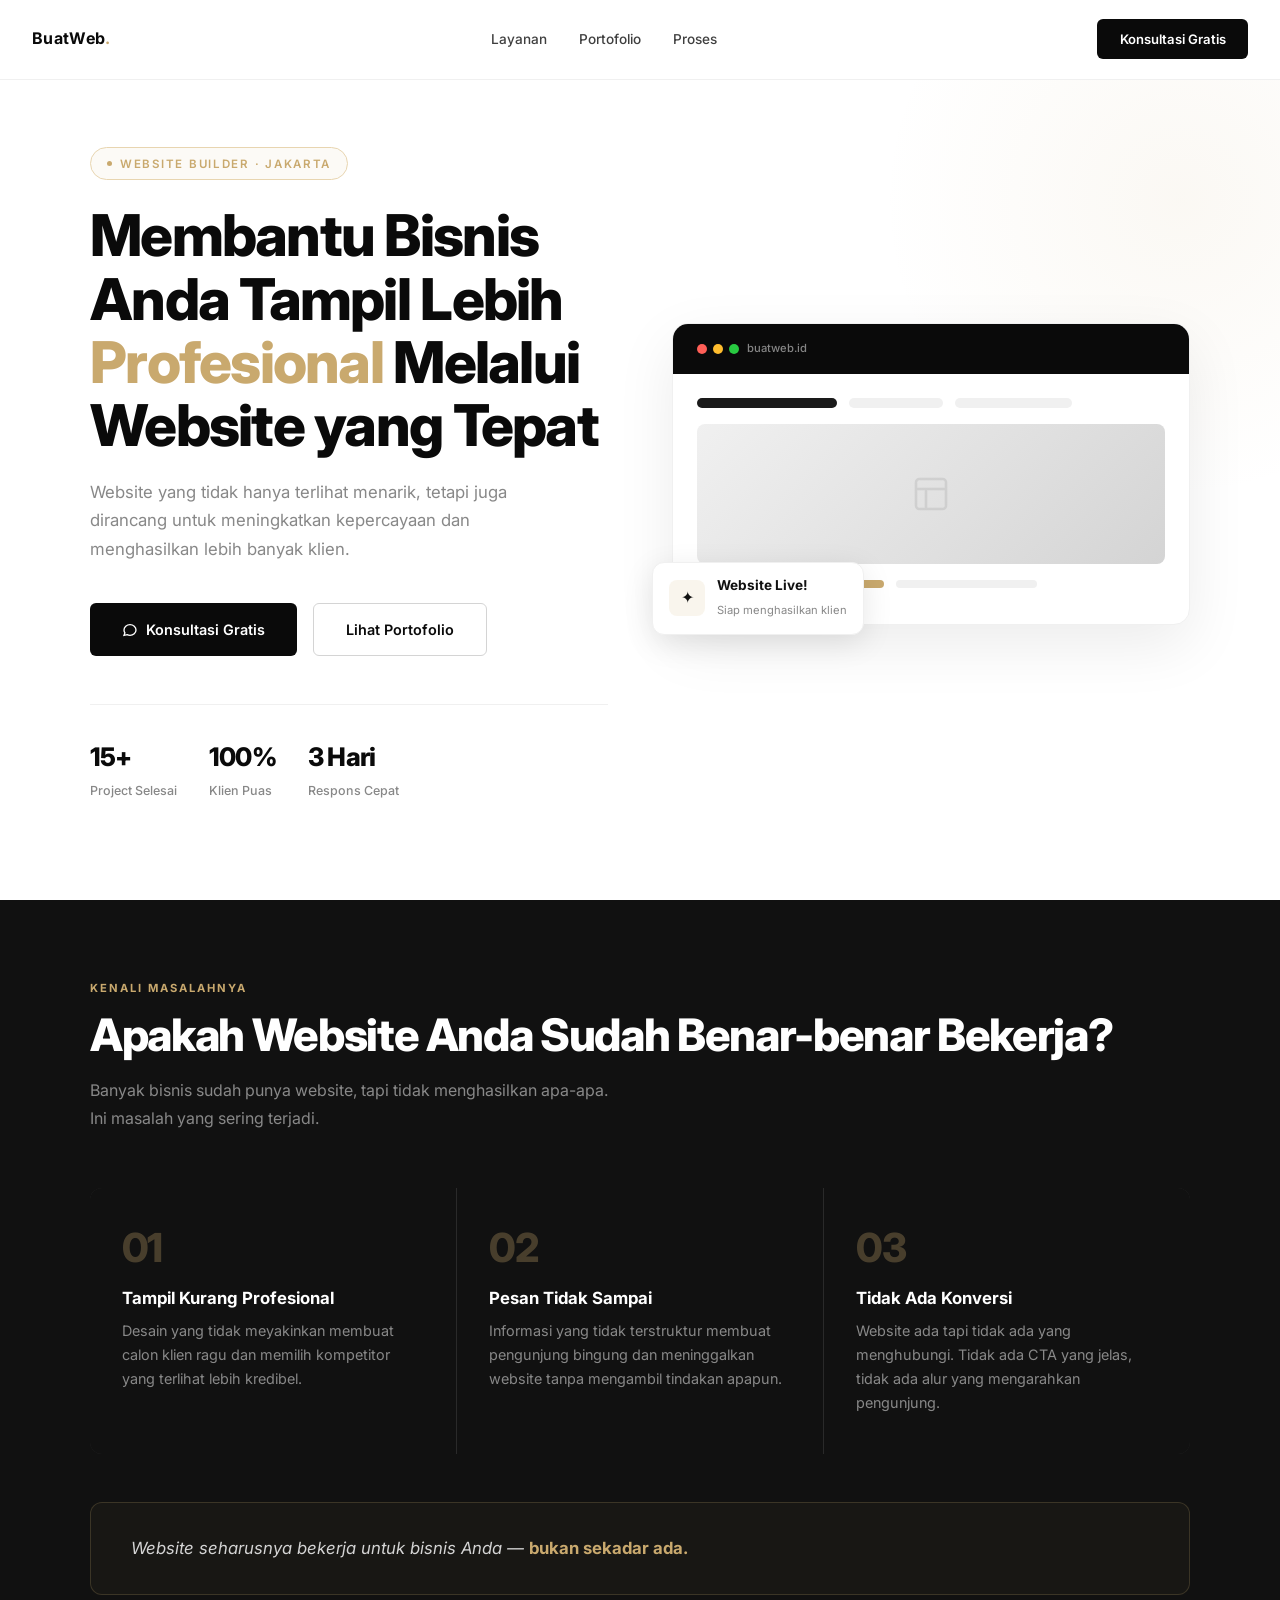
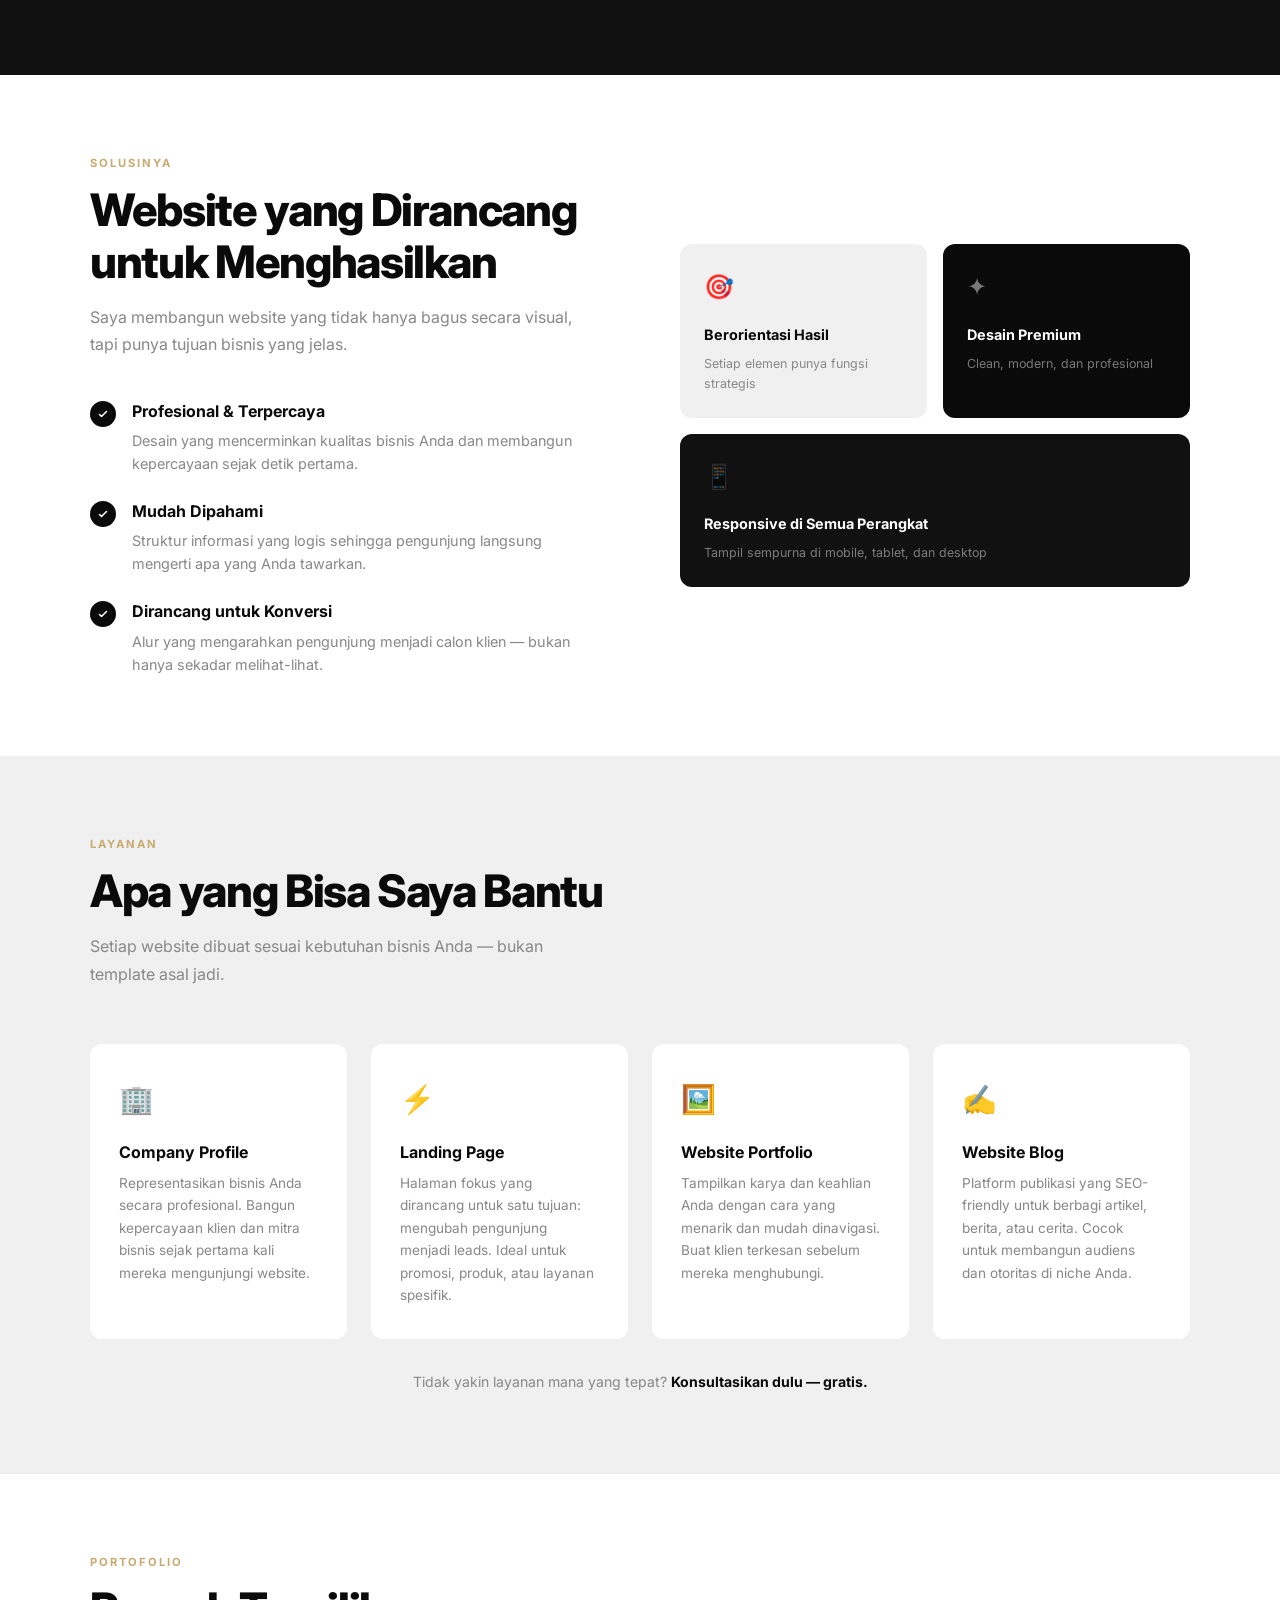
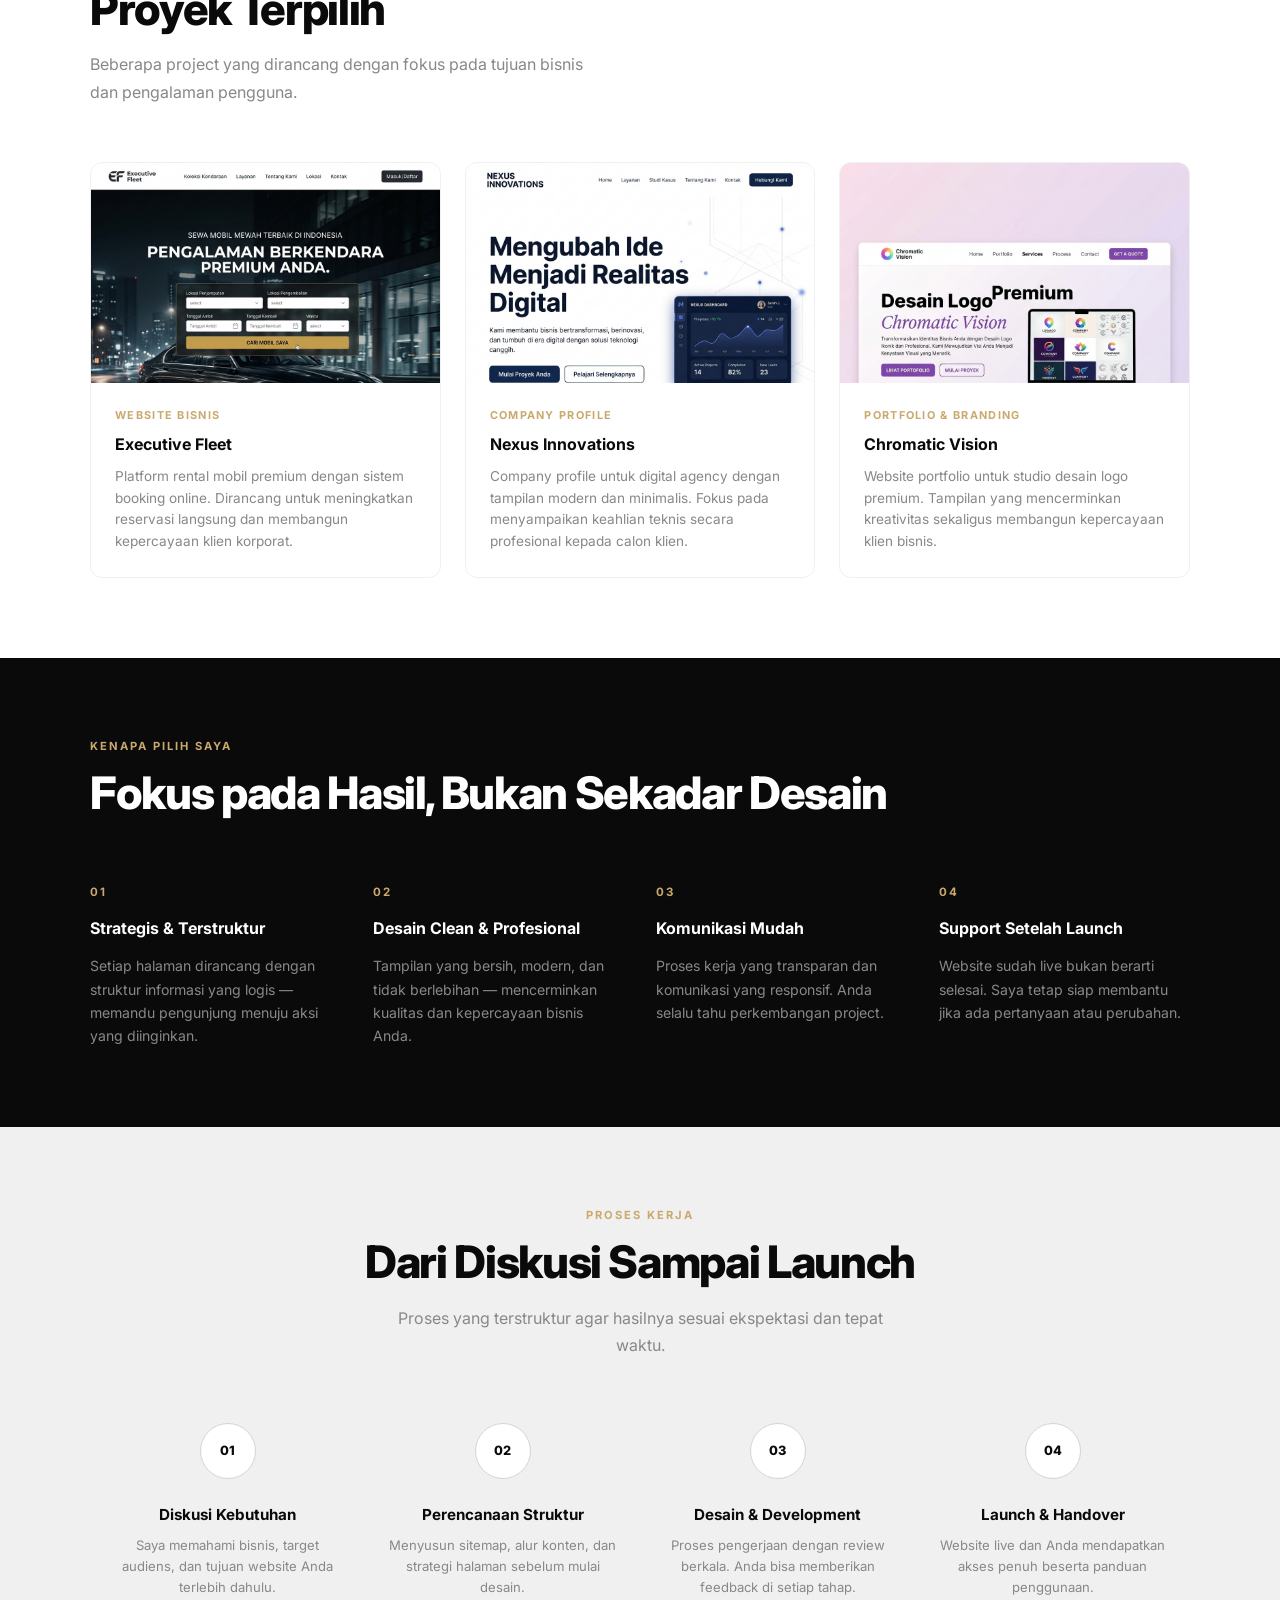
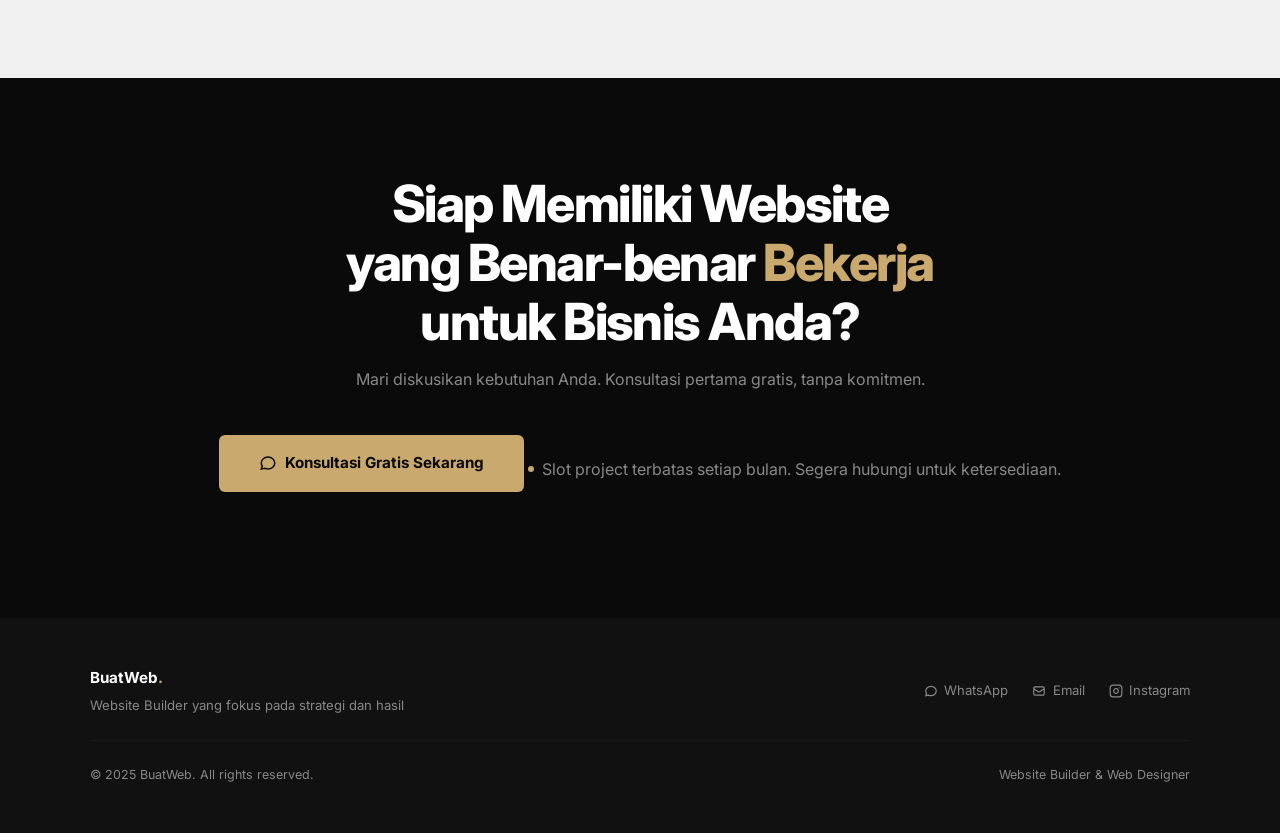
==== index.html @ 59f55b2a "upload pertamaaa" ====
<!DOCTYPE html>
<html lang="id">
<head>
<meta charset="UTF-8"/>
<meta name="viewport" content="width=device-width,initial-scale=1.0"/>
<title>BuatWeb. — Website Builder Profesional</title>
<meta name="description" content="Jasa pembuatan website profesional untuk bisnis Anda. Company profile, landing page, portfolio. BuatWeb. — Website Builder."/>
<link rel="preconnect" href="https://fonts.googleapis.com"/>
<link rel="preconnect" href="https://fonts.gstatic.com" crossorigin/>
<link href="https://fonts.googleapis.com/css2?family=Inter:wght@300;400;500;600;700;800&display=swap" rel="stylesheet"/>
<link rel="stylesheet" href="style.css"/>
</head>
<body>

<!-- MOBILE MENU -->
<div class="mobile-menu" id="mobileMenu">
  <button class="mobile-close" onclick="closeMobile()" aria-label="Tutup menu">✕</button>
  <a href="#layanan" onclick="closeMobile()">Layanan</a>
  <a href="#portofolio" onclick="closeMobile()">Portofolio</a>
  <a href="#proses" onclick="closeMobile()">Proses</a>
  <a href="#kontak" onclick="closeMobile()">Kontak</a>
  <a href="https://wa.me/62895397265635?text=Halo%20Tim%20BuatWeb,%20saya%20ingin%20konsultasi%20gratis" target="_blank" class="btn-primary">Konsultasi Gratis</a>
</div>

<!-- NAV -->
<nav id="navbar">
  <a href="#" class="nav-logo">BuatWeb<span>.</span></a>
  <ul class="nav-links">
    <li><a href="#layanan">Layanan</a></li>
    <li><a href="#portofolio">Portofolio</a></li>
    <li><a href="#proses">Proses</a></li>

  </ul>
  <a href="https://wa.me/62895397265635?text=Halo%20Tim%20BuatWeb,%20saya%20ingin%20konsultasi%20gratis" target="_blank" class="nav-cta">Konsultasi Gratis</a>
  <div class="nav-toggle" id="navToggle" onclick="openMobile()" aria-label="Buka menu">
    <span></span><span></span><span></span>
  </div>
</nav>

<!-- HERO -->
<section class="hero" id="hero">
  <div class="hero-inner">
    <div class="hero-content">
      <div class="hero-tag">Website Builder · Jakarta</div>
      <h1>Membantu Bisnis Anda Tampil Lebih <em>Profesional</em> Melalui Website yang Tepat</h1>
      <p class="hero-sub">Website yang tidak hanya terlihat menarik, tetapi juga dirancang untuk meningkatkan kepercayaan dan menghasilkan lebih banyak klien.</p>
      <div class="hero-actions">
        <a href="https://wa.me/62895397265635?text=Halo%20Tim%20BuatWeb,%20saya%20ingin%20konsultasi%20gratis" target="_blank" class="btn-primary">
          <svg width="16" height="16" fill="none" viewBox="0 0 24 24" stroke="currentColor" stroke-width="2"><path d="M8 12h.01M12 12h.01M16 12h.01M21 12c0 4.418-4.03 8-9 8a9.863 9.863 0 01-4.255-.949L3 20l1.395-3.72C3.512 15.042 3 13.574 3 12c0-4.418 4.03-8 9-8s9 3.582 9 8z"/></svg>
          Konsultasi Gratis
        </a>
        <a href="#portofolio" class="btn-outline">Lihat Portofolio</a>
      </div>
      <div class="hero-stats">
        <div class="hero-stat"><strong>15+</strong><span>Project Selesai</span></div>
        <div class="hero-stat"><strong>100%</strong><span>Klien Puas</span></div>
        <div class="hero-stat"><strong>3 Hari</strong><span>Respons Cepat</span></div>
      </div>
    </div>
    <div class="hero-visual">
      <div class="hero-card">
        <div class="hero-card-header">
          <div class="dot-row"><i></i><i></i><i></i></div>
          <span>buatweb.id</span>
        </div>
        <div class="hero-card-body">
          <div class="preview-row">
            <div class="preview-block dark" style="width:30%;"></div>
            <div class="preview-block" style="width:20%;"></div>
            <div class="preview-block" style="width:25%;"></div>
          </div>
          <div class="preview-img">
            <svg width="40" height="40" fill="none" viewBox="0 0 24 24" stroke="#888" stroke-width="1.5"><rect x="3" y="3" width="18" height="18" rx="2"/><path d="M3 9h18M9 21V9"/></svg>
          </div>
          <div class="preview-row">
            <div class="preview-block accent" style="width:40%;height:8px;"></div>
            <div class="preview-block" style="width:30%;height:8px;"></div>
          </div>
        </div>
      </div>
      <div class="hero-badge-float">
        <div class="icon">✦</div>
        <div><strong>Website Live!</strong><small>Siap menghasilkan klien</small></div>
      </div>
    </div>
  </div>
</section>

<!-- PROBLEM -->
<section class="problem" id="masalah">
  <div class="container">
    <span class="section-eyebrow">Kenali Masalahnya</span>
    <h2 class="section-title">Apakah Website Anda Sudah Benar-benar Bekerja?</h2>
    <p class="section-sub">Banyak bisnis sudah punya website, tapi tidak menghasilkan apa-apa. Ini masalah yang sering terjadi.</p>
    <div class="problem-grid">
      <div class="problem-item fade-up">
        <div class="problem-num">01</div>
        <h3>Tampil Kurang Profesional</h3>
        <p>Desain yang tidak meyakinkan membuat calon klien ragu dan memilih kompetitor yang terlihat lebih kredibel.</p>
      </div>
      <div class="problem-item fade-up">
        <div class="problem-num">02</div>
        <h3>Pesan Tidak Sampai</h3>
        <p>Informasi yang tidak terstruktur membuat pengunjung bingung dan meninggalkan website tanpa mengambil tindakan apapun.</p>
      </div>
      <div class="problem-item fade-up">
        <div class="problem-num">03</div>
        <h3>Tidak Ada Konversi</h3>
        <p>Website ada tapi tidak ada yang menghubungi. Tidak ada CTA yang jelas, tidak ada alur yang mengarahkan pengunjung.</p>
      </div>
    </div>
    <div class="problem-closing">
      <p>Website seharusnya bekerja untuk bisnis Anda — <strong>bukan sekadar ada.</strong></p>
    </div>
  </div>
</section>

<!-- SOLUTION -->
<section class="solution" id="solusi">
  <div class="container">
    <div class="solution-inner">
      <div>
        <span class="section-eyebrow">Solusinya</span>
        <h2 class="section-title">Website yang Dirancang untuk Menghasilkan</h2>
        <p class="section-sub">Saya membangun website yang tidak hanya bagus secara visual, tapi punya tujuan bisnis yang jelas.</p>
        <div class="solution-list">
          <div class="solution-item fade-up">
            <div class="solution-check"><svg width="12" height="12" fill="none" viewBox="0 0 24 24" stroke="currentColor" stroke-width="3"><path stroke-linecap="round" stroke-linejoin="round" d="M5 13l4 4L19 7"/></svg></div>
            <div><strong>Profesional &amp; Terpercaya</strong><p>Desain yang mencerminkan kualitas bisnis Anda dan membangun kepercayaan sejak detik pertama.</p></div>
          </div>
          <div class="solution-item fade-up">
            <div class="solution-check"><svg width="12" height="12" fill="none" viewBox="0 0 24 24" stroke="currentColor" stroke-width="3"><path stroke-linecap="round" stroke-linejoin="round" d="M5 13l4 4L19 7"/></svg></div>
            <div><strong>Mudah Dipahami</strong><p>Struktur informasi yang logis sehingga pengunjung langsung mengerti apa yang Anda tawarkan.</p></div>
          </div>
          <div class="solution-item fade-up">
            <div class="solution-check"><svg width="12" height="12" fill="none" viewBox="0 0 24 24" stroke="currentColor" stroke-width="3"><path stroke-linecap="round" stroke-linejoin="round" d="M5 13l4 4L19 7"/></svg></div>
            <div><strong>Dirancang untuk Konversi</strong><p>Alur yang mengarahkan pengunjung menjadi calon klien — bukan hanya sekadar melihat-lihat.</p></div>
          </div>
        </div>
      </div>
      <div class="solution-visual">
        <div class="sol-card">
          <span class="icon">🎯</span>
          <strong>Berorientasi Hasil</strong>
          <span>Setiap elemen punya fungsi strategis</span>
        </div>
        <div class="sol-card dark">
          <span class="icon">✦</span>
          <strong>Desain Premium</strong>
          <span>Clean, modern, dan profesional</span>
        </div>
        <div class="sol-card span2 dark" style="background:#111;grid-column:span 2;">
          <span class="icon">📱</span>
          <strong>Responsive di Semua Perangkat</strong>
          <span>Tampil sempurna di mobile, tablet, dan desktop</span>
        </div>
      </div>
    </div>
  </div>
</section>

<!-- SERVICES -->
<section class="services" id="layanan">
  <div class="container">
    <span class="section-eyebrow">Layanan</span>
    <h2 class="section-title">Apa yang Bisa Saya Bantu</h2>
    <p class="section-sub">Setiap website dibuat sesuai kebutuhan bisnis Anda — bukan template asal jadi.</p>
    <div class="services-grid">
      <div class="service-card fade-up">
        <span class="service-icon">🏢</span>
        <h3>Company Profile</h3>
        <p>Representasikan bisnis Anda secara profesional. Bangun kepercayaan klien dan mitra bisnis sejak pertama kali mereka mengunjungi website.</p>
      </div>
      <div class="service-card fade-up">
        <span class="service-icon">⚡</span>
        <h3>Landing Page</h3>
        <p>Halaman fokus yang dirancang untuk satu tujuan: mengubah pengunjung menjadi leads. Ideal untuk promosi, produk, atau layanan spesifik.</p>
      </div>
      <div class="service-card fade-up">
        <span class="service-icon">🖼️</span>
        <h3>Website Portfolio</h3>
        <p>Tampilkan karya dan keahlian Anda dengan cara yang menarik dan mudah dinavigasi. Buat klien terkesan sebelum mereka menghubungi.</p>
      </div>
      <div class="service-card fade-up">
        <span class="service-icon">✍️</span>
        <h3>Website Blog</h3>
        <p>Platform publikasi yang SEO-friendly untuk berbagi artikel, berita, atau cerita. Cocok untuk membangun audiens dan otoritas di niche Anda.</p>
      </div>
    </div>
    <p class="services-note">Tidak yakin layanan mana yang tepat? <strong>Konsultasikan dulu — gratis.</strong></p>
  </div>
</section>

<!-- PORTFOLIO -->
<section class="portfolio" id="portofolio">
  <div class="container">
    <span class="section-eyebrow">Portofolio</span>
    <h2 class="section-title">Proyek Terpilih</h2>
    <p class="section-sub">Beberapa project yang dirancang dengan fokus pada tujuan bisnis dan pengalaman pengguna.</p>
    <div class="portfolio-grid">
      <div class="portfolio-card fade-up">
        <div class="portfolio-thumb">
          <img src="p1.png" alt="Executive Fleet — Website Rental Mobil Mewah" loading="lazy"/>
          <div class="portfolio-thumb-overlay">
            <a href="https://wa.me/62895397265635?text=Halo%20Tim%20BuatWeb,%20saya%20ingin%20melihat%20detail%20project%20Executive%20Fleet" target="_blank">Lihat Detail</a>
          </div>
        </div>
        <div class="portfolio-info">
          <span class="portfolio-tag">Website Bisnis</span>
          <h3>Executive Fleet</h3>
          <p>Platform rental mobil premium dengan sistem booking online. Dirancang untuk meningkatkan reservasi langsung dan membangun kepercayaan klien korporat.</p>
        </div>
      </div>
      <div class="portfolio-card fade-up">
        <div class="portfolio-thumb">
          <img src="p2.png" alt="Nexus Innovations — Company Profile Digital Agency" loading="lazy"/>
          <div class="portfolio-thumb-overlay">
            <a href="https://wa.me/62895397265635?text=Halo%20Tim%20BuatWeb,%20saya%20ingin%20melihat%20detail%20project%20Nexus%20Innovations" target="_blank">Lihat Detail</a>
          </div>
        </div>
        <div class="portfolio-info">
          <span class="portfolio-tag">Company Profile</span>
          <h3>Nexus Innovations</h3>
          <p>Company profile untuk digital agency dengan tampilan modern dan minimalis. Fokus pada menyampaikan keahlian teknis secara profesional kepada calon klien.</p>
        </div>
      </div>
      <div class="portfolio-card fade-up">
        <div class="portfolio-thumb">
          <img src="p3.png" alt="Chromatic Vision — Studio Desain Kreatif" loading="lazy"/>
          <div class="portfolio-thumb-overlay">
            <a href="https://wa.me/62895397265635?text=Halo%20Tim%20BuatWeb,%20saya%20ingin%20melihat%20detail%20project%20Chromatic%20Vision" target="_blank">Lihat Detail</a>
          </div>
        </div>
        <div class="portfolio-info">
          <span class="portfolio-tag">Portfolio &amp; Branding</span>
          <h3>Chromatic Vision</h3>
          <p>Website portfolio untuk studio desain logo premium. Tampilan yang mencerminkan kreativitas sekaligus membangun kepercayaan klien bisnis.</p>
        </div>
      </div>
    </div>
  </div>
</section>

<!-- VALUE -->
<section class="value" id="keunggulan">
  <div class="container">
    <span class="section-eyebrow">Kenapa Pilih Saya</span>
    <h2 class="section-title">Fokus pada Hasil, Bukan Sekadar Desain</h2>
    <div class="value-grid">
      <div class="value-item fade-up">
        <span class="value-item-num">01</span>
        <h3>Strategis &amp; Terstruktur</h3>
        <p>Setiap halaman dirancang dengan struktur informasi yang logis — memandu pengunjung menuju aksi yang diinginkan.</p>
      </div>
      <div class="value-item fade-up">
        <span class="value-item-num">02</span>
        <h3>Desain Clean &amp; Profesional</h3>
        <p>Tampilan yang bersih, modern, dan tidak berlebihan — mencerminkan kualitas dan kepercayaan bisnis Anda.</p>
      </div>
      <div class="value-item fade-up">
        <span class="value-item-num">03</span>
        <h3>Komunikasi Mudah</h3>
        <p>Proses kerja yang transparan dan komunikasi yang responsif. Anda selalu tahu perkembangan project.</p>
      </div>
      <div class="value-item fade-up">
        <span class="value-item-num">04</span>
        <h3>Support Setelah Launch</h3>
        <p>Website sudah live bukan berarti selesai. Saya tetap siap membantu jika ada pertanyaan atau perubahan.</p>
      </div>
    </div>
  </div>
</section>

<!-- PROCESS -->
<section class="process" id="proses">
  <div class="container">
    <div style="text-align:center;margin-bottom:1rem;">
      <span class="section-eyebrow">Proses Kerja</span>
      <h2 class="section-title">Dari Diskusi Sampai Launch</h2>
      <p class="section-sub" style="margin:0 auto;">Proses yang terstruktur agar hasilnya sesuai ekspektasi dan tepat waktu.</p>
    </div>
    <div class="process-steps">
      <div class="process-step fade-up">
        <div class="step-circle">01</div>
        <h3>Diskusi Kebutuhan</h3>
        <p>Saya memahami bisnis, target audiens, dan tujuan website Anda terlebih dahulu.</p>
      </div>
      <div class="process-step fade-up">
        <div class="step-circle">02</div>
        <h3>Perencanaan Struktur</h3>
        <p>Menyusun sitemap, alur konten, dan strategi halaman sebelum mulai desain.</p>
      </div>
      <div class="process-step fade-up">
        <div class="step-circle">03</div>
        <h3>Desain &amp; Development</h3>
        <p>Proses pengerjaan dengan review berkala. Anda bisa memberikan feedback di setiap tahap.</p>
      </div>
      <div class="process-step fade-up">
        <div class="step-circle">04</div>
        <h3>Launch &amp; Handover</h3>
        <p>Website live dan Anda mendapatkan akses penuh beserta panduan penggunaan.</p>
      </div>
    </div>
  </div>
</section>



<!-- CTA -->
<section class="cta-section" id="kontak">
  <h2>Siap Memiliki Website yang Benar-benar <em>Bekerja</em> untuk Bisnis Anda?</h2>
  <p>Mari diskusikan kebutuhan Anda. Konsultasi pertama gratis, tanpa komitmen.</p>
  <a href="https://wa.me/62895397265635?text=Halo%20Tim%20BuatWeb,%20saya%20ingin%20konsultasi%20gratis%20untuk%20pembuatan%20website" target="_blank" class="btn-accent">
    <svg width="18" height="18" fill="none" viewBox="0 0 24 24" stroke="currentColor" stroke-width="2"><path d="M8 12h.01M12 12h.01M16 12h.01M21 12c0 4.418-4.03 8-9 8a9.863 9.863 0 01-4.255-.949L3 20l1.395-3.72C3.512 15.042 3 13.574 3 12c0-4.418 4.03-8 9-8s9 3.582 9 8z"/></svg>
    Konsultasi Gratis Sekarang
  </a>
  <p class="cta-urgency">Slot project terbatas setiap bulan. Segera hubungi untuk ketersediaan.</p>
</section>

<!-- FOOTER -->
<footer>
  <div class="footer-inner">
    <div class="footer-brand">
      <div class="footer-logo">BuatWeb<span>.</span></div>
      <p>Website Builder yang fokus pada strategi dan hasil</p>
    </div>
    <div class="footer-contacts">
      <a href="https://wa.me/62895397265635" target="_blank">
        <svg width="14" height="14" fill="none" viewBox="0 0 24 24" stroke="currentColor" stroke-width="2"><path d="M8 12h.01M12 12h.01M16 12h.01M21 12c0 4.418-4.03 8-9 8a9.863 9.863 0 01-4.255-.949L3 20l1.395-3.72C3.512 15.042 3 13.574 3 12c0-4.418 4.03-8 9-8s9 3.582 9 8z"/></svg>
        WhatsApp
      </a>
      <a href="mailto:hello@buatweb.com">
        <svg width="14" height="14" fill="none" viewBox="0 0 24 24" stroke="currentColor" stroke-width="2"><path d="M3 8l7.89 5.26a2 2 0 002.22 0L21 8M5 19h14a2 2 0 002-2V7a2 2 0 00-2-2H5a2 2 0 00-2 2v10a2 2 0 002 2z"/></svg>
        Email
      </a>
      <a href="https://instagram.com/buatweb" target="_blank">
        <svg width="14" height="14" fill="none" viewBox="0 0 24 24" stroke="currentColor" stroke-width="2"><rect x="2" y="2" width="20" height="20" rx="5"/><path d="M16 11.37A4 4 0 1112.63 8 4 4 0 0116 11.37z"/><circle cx="17.5" cy="6.5" r="1" fill="currentColor" stroke="none"/></svg>
        Instagram
      </a>
    </div>
  </div>
  <div class="footer-bottom">
    <p>© 2025 BuatWeb. All rights reserved.</p>
    <p>Website Builder &amp; Web Designer</p>
  </div>
</footer>

<script>
  // Navbar scroll effect
  const navbar = document.getElementById('navbar');
  window.addEventListener('scroll', () => {
    navbar.classList.toggle('scrolled', window.scrollY > 20);
  });

  // Mobile menu
  function openMobile() { document.getElementById('mobileMenu').classList.add('open'); }
  function closeMobile() { document.getElementById('mobileMenu').classList.remove('open'); }

  // Fade-up on scroll
  const observer = new IntersectionObserver((entries) => {
    entries.forEach(e => { if (e.isIntersecting) { e.target.classList.add('visible'); } });
  }, { threshold: 0.12 });
  document.querySelectorAll('.fade-up').forEach(el => observer.observe(el));
</script>
</body>
</html>
---- style.css ----
/* ============================================
   MIQDAD ABDUSSALAM — WEBSITE BUILDER
   Design System: Modern, Clean, Minimal
============================================ */

@import url('https://fonts.googleapis.com/css2?family=Inter:wght@300;400;500;600;700&family=Playfair+Display:wght@700;800&display=swap');

:root {
  --black: #0a0a0a;
  --gray-900: #111111;
  --gray-800: #1a1a1a;
  --gray-700: #2a2a2a;
  --gray-600: #3f3f3f;
  --gray-400: #888888;
  --gray-200: #d4d4d4;
  --gray-100: #f0f0f0;
  --white: #ffffff;
  --accent: #c9a96e;
  --accent-light: #e8d5b0;
}

*, *::before, *::after { box-sizing: border-box; margin: 0; padding: 0; }
html { scroll-behavior: smooth; }
body {
  font-family: 'Inter', sans-serif;
  background: var(--white);
  color: var(--gray-900);
  line-height: 1.6;
  -webkit-font-smoothing: antialiased;
  overflow-x: hidden;
}

/* ---- NAV ---- */
nav {
  position: fixed; top: 0; left: 0; right: 0; z-index: 100;
  display: flex; align-items: center; justify-content: space-between;
  padding: 1.2rem 2rem;
  background: rgba(255,255,255,0.92);
  backdrop-filter: blur(16px);
  border-bottom: 1px solid rgba(0,0,0,0.06);
  transition: box-shadow 0.3s;
}
nav.scrolled { box-shadow: 0 2px 20px rgba(0,0,0,0.08); }
.nav-logo {
  font-family: 'Inter', sans-serif; font-weight: 700;
  font-size: 1rem; letter-spacing: 0.02em; color: var(--black);
  text-decoration: none;
}
.nav-logo span { color: var(--accent); }
.nav-links { display: flex; gap: 2rem; list-style: none; }
.nav-links a {
  font-size: 0.85rem; font-weight: 500; color: var(--gray-600);
  text-decoration: none; transition: color 0.2s;
}
.nav-links a:hover { color: var(--black); }
.nav-cta {
  background: var(--black); color: var(--white);
  font-size: 0.82rem; font-weight: 600; padding: 0.6rem 1.4rem;
  border-radius: 6px; text-decoration: none;
  transition: background 0.2s, transform 0.2s;
}
.nav-cta:hover { background: var(--gray-800); transform: translateY(-1px); }
.nav-toggle { display: none; flex-direction: column; gap: 5px; cursor: pointer; padding: 4px; }
.nav-toggle span { display: block; width: 22px; height: 2px; background: var(--black); border-radius: 2px; transition: 0.3s; }

/* ---- HERO ---- */
.hero {
  min-height: 100vh; display: flex; align-items: center;
  padding: 7rem 2rem 4rem; background: var(--white);
  position: relative; overflow: hidden;
}
.hero::before {
  content: ''; position: absolute; right: -200px; top: -100px;
  width: 600px; height: 600px; border-radius: 50%;
  background: radial-gradient(circle, rgba(201,169,110,0.08) 0%, transparent 70%);
  pointer-events: none;
}
.hero-inner { max-width: 1100px; margin: 0 auto; width: 100%; display: grid; grid-template-columns: 1fr 1fr; gap: 4rem; align-items: center; }
.hero-tag {
  display: inline-flex; align-items: center; gap: 0.5rem;
  font-size: 0.72rem; font-weight: 600; letter-spacing: 0.15em; text-transform: uppercase;
  color: var(--accent); border: 1px solid var(--accent-light);
  background: rgba(201,169,110,0.06); padding: 0.4rem 1rem; border-radius: 100px; margin-bottom: 1.5rem;
}
.hero-tag::before { content: ''; width: 5px; height: 5px; background: var(--accent); border-radius: 50%; }
.hero h1 {
  font-family: 'Inter', sans-serif; font-weight: 800;
  font-size: clamp(2.4rem, 5vw, 3.6rem); line-height: 1.1;
  letter-spacing: -0.03em; color: var(--black); margin-bottom: 1.25rem;
}
.hero h1 em { font-style: normal; color: var(--accent); }
.hero-sub { font-size: 1.05rem; color: var(--gray-400); line-height: 1.7; max-width: 44ch; margin-bottom: 2.5rem; }
.hero-actions { display: flex; gap: 1rem; flex-wrap: wrap; }
.btn-primary {
  background: var(--black); color: var(--white);
  font-size: 0.9rem; font-weight: 600; padding: 0.85rem 2rem;
  border-radius: 6px; text-decoration: none; border: none; cursor: pointer;
  transition: background 0.2s, transform 0.2s;
  display: inline-flex; align-items: center; gap: 0.5rem;
}
.btn-primary:hover { background: var(--gray-800); transform: translateY(-2px); }
.btn-outline {
  background: transparent; color: var(--black);
  font-size: 0.9rem; font-weight: 600; padding: 0.85rem 2rem;
  border-radius: 6px; text-decoration: none; border: 1.5px solid var(--gray-200);
  transition: border-color 0.2s, background 0.2s, transform 0.2s; cursor: pointer;
}
.btn-outline:hover { border-color: var(--black); background: var(--gray-100); transform: translateY(-2px); }
.hero-stats { display: flex; gap: 2rem; margin-top: 3rem; padding-top: 2rem; border-top: 1px solid var(--gray-100); }
.hero-stat { display: flex; flex-direction: column; gap: 0.2rem; }
.hero-stat strong { font-size: 1.6rem; font-weight: 800; color: var(--black); letter-spacing: -0.03em; }
.hero-stat span { font-size: 0.78rem; color: var(--gray-400); font-weight: 500; }
.hero-visual { position: relative; }
.hero-card {
  background: var(--white); border-radius: 16px;
  border: 1px solid var(--gray-100); overflow: hidden;
  box-shadow: 0 20px 60px rgba(0,0,0,0.08);
}
.hero-card-header { background: var(--black); padding: 1rem 1.5rem; display: flex; align-items: center; gap: 0.5rem; }
.hero-card-header span { font-size: 0.7rem; color: rgba(255,255,255,0.5); font-weight: 500; }
.dot-row { display: flex; gap: 6px; }
.dot-row i { width: 10px; height: 10px; border-radius: 50%; background: var(--gray-700); display: block; }
.dot-row i:first-child { background: #ff5f57; }
.dot-row i:nth-child(2) { background: #ffbd2e; }
.dot-row i:nth-child(3) { background: #28ca41; }
.hero-card-body { padding: 1.5rem; }
.preview-row { display: flex; gap: 0.75rem; margin-bottom: 0.75rem; }
.preview-block { height: 10px; border-radius: 100px; background: var(--gray-100); }
.preview-block.dark { background: var(--gray-800); }
.preview-block.accent { background: var(--accent); }
.preview-img { width: 100%; height: 140px; background: linear-gradient(135deg, var(--gray-100) 0%, var(--gray-200) 100%); border-radius: 8px; margin: 1rem 0; display: flex; align-items: center; justify-content: center; }
.preview-img svg { opacity: 0.2; }
.hero-badge-float {
  position: absolute; bottom: -10px; left: -20px;
  background: var(--white); border: 1px solid var(--gray-100);
  box-shadow: 0 8px 30px rgba(0,0,0,0.1);
  border-radius: 12px; padding: 0.75rem 1rem;
  display: flex; align-items: center; gap: 0.75rem;
}
.hero-badge-float .icon { width: 36px; height: 36px; background: rgba(201,169,110,0.12); border-radius: 8px; display: grid; place-items: center; font-size: 1rem; }
.hero-badge-float strong { font-size: 0.85rem; font-weight: 700; display: block; }
.hero-badge-float small { font-size: 0.7rem; color: var(--gray-400); }

/* ---- SECTIONS ---- */
section { padding: 5rem 2rem; }
.container { max-width: 1100px; margin: 0 auto; }
.section-eyebrow { font-size: 0.7rem; font-weight: 700; letter-spacing: 0.18em; text-transform: uppercase; color: var(--accent); margin-bottom: 0.75rem; display: block; }
.section-title { font-size: clamp(1.8rem, 4vw, 2.8rem); font-weight: 800; letter-spacing: -0.03em; line-height: 1.15; color: var(--black); margin-bottom: 1rem; }
.section-sub { font-size: 1rem; color: var(--gray-400); max-width: 52ch; line-height: 1.7; }

/* ---- PROBLEM ---- */
.problem { background: var(--gray-900); color: var(--white); }
.problem .section-title { color: var(--white); }
.problem .section-sub { color: var(--gray-400); }
.problem-grid { display: grid; grid-template-columns: repeat(3, 1fr); gap: 1.5px; margin-top: 3.5rem; background: var(--gray-700); border-radius: 12px; overflow: hidden; }
.problem-item { background: var(--gray-900); padding: 2.5rem 2rem; transition: background 0.2s; }
.problem-item:hover { background: var(--gray-800); }
.problem-num { font-size: 2.5rem; font-weight: 800; color: var(--accent); opacity: 0.3; line-height: 1; margin-bottom: 1.25rem; letter-spacing: -0.04em; }
.problem-item h3 { font-size: 1.05rem; font-weight: 700; color: var(--white); margin-bottom: 0.6rem; line-height: 1.3; }
.problem-item p { font-size: 0.9rem; color: var(--gray-400); line-height: 1.65; }
.problem-closing { margin-top: 3rem; padding: 2rem 2.5rem; border: 1px solid var(--gray-700); border-radius: 12px; background: rgba(201,169,110,0.04); border-color: rgba(201,169,110,0.2); }
.problem-closing p { font-size: 1.05rem; font-style: italic; color: var(--gray-200); line-height: 1.6; }
.problem-closing p strong { color: var(--accent); font-style: normal; }

/* ---- SOLUTION ---- */
.solution { background: var(--white); }
.solution-inner { display: grid; grid-template-columns: 1fr 1fr; gap: 5rem; align-items: center; }
.solution-list { display: flex; flex-direction: column; gap: 1.5rem; margin-top: 2.5rem; }
.solution-item { display: flex; gap: 1rem; align-items: flex-start; }
.solution-check { width: 26px; height: 26px; background: var(--black); border-radius: 50%; display: grid; place-items: center; flex-shrink: 0; margin-top: 2px; }
.solution-check svg { width: 12px; height: 12px; stroke: var(--white); }
.solution-item strong { font-size: 1rem; font-weight: 700; color: var(--black); display: block; margin-bottom: 0.3rem; }
.solution-item p { font-size: 0.9rem; color: var(--gray-400); line-height: 1.6; }
.solution-visual { display: grid; grid-template-columns: 1fr 1fr; gap: 1rem; }
.sol-card { background: var(--gray-100); border-radius: 12px; padding: 1.5rem; display: flex; flex-direction: column; gap: 0.5rem; }
.sol-card.dark { background: var(--black); }
.sol-card .icon { font-size: 1.5rem; margin-bottom: 0.5rem; }
.sol-card strong { font-size: 0.9rem; font-weight: 700; color: var(--black); }
.sol-card.dark strong { color: var(--white); }
.sol-card span { font-size: 0.78rem; color: var(--gray-400); }
.sol-card.dark span { color: rgba(255,255,255,0.45); }
.sol-card.span2 { grid-column: span 2; }

/* ---- SERVICES ---- */
.services { background: var(--gray-100); }
.services-grid { display: grid; grid-template-columns: repeat(4, 1fr); gap: 1.5rem; margin-top: 3.5rem; }
.service-card {
  background: var(--white); border-radius: 12px; padding: 2rem 1.75rem;
  border: 1px solid transparent; transition: border-color 0.25s, transform 0.25s, box-shadow 0.25s;
  cursor: default;
}
.service-card:hover { border-color: var(--black); transform: translateY(-4px); box-shadow: 0 12px 40px rgba(0,0,0,0.08); }
.service-icon { font-size: 1.75rem; margin-bottom: 1.25rem; display: block; }
.service-card h3 { font-size: 1rem; font-weight: 700; color: var(--black); margin-bottom: 0.6rem; line-height: 1.3; }
.service-card p { font-size: 0.85rem; color: var(--gray-400); line-height: 1.65; }
.services-note { margin-top: 2rem; text-align: center; font-size: 0.88rem; color: var(--gray-400); }
.services-note strong { color: var(--black); }

/* ---- PORTFOLIO ---- */
.portfolio { background: var(--white); }
.portfolio-grid { display: grid; grid-template-columns: repeat(3, 1fr); gap: 1.5rem; margin-top: 3.5rem; }
.portfolio-card {
  border-radius: 12px; overflow: hidden;
  border: 1px solid var(--gray-100);
  transition: transform 0.3s, box-shadow 0.3s;
  background: var(--white);
}
.portfolio-card:hover { transform: translateY(-6px); box-shadow: 0 20px 50px rgba(0,0,0,0.1); }
.portfolio-thumb {
  width: 100%; height: 220px; overflow: hidden;
  position: relative; background: var(--gray-100);
}
.portfolio-thumb img { width: 100%; height: 100%; object-fit: cover; object-position: top; transition: transform 0.4s; }
.portfolio-card:hover .portfolio-thumb img { transform: scale(1.04); }
.portfolio-thumb-overlay {
  position: absolute; inset: 0; background: rgba(0,0,0,0);
  transition: background 0.3s; display: flex; align-items: center; justify-content: center;
}
.portfolio-card:hover .portfolio-thumb-overlay { background: rgba(0,0,0,0.35); }
.portfolio-thumb-overlay a {
  opacity: 0; transform: translateY(8px);
  background: var(--white); color: var(--black);
  font-size: 0.8rem; font-weight: 700; padding: 0.55rem 1.25rem;
  border-radius: 6px; text-decoration: none; transition: opacity 0.3s, transform 0.3s;
}
.portfolio-card:hover .portfolio-thumb-overlay a { opacity: 1; transform: translateY(0); }
.portfolio-info { padding: 1.5rem; }
.portfolio-tag { font-size: 0.68rem; font-weight: 700; text-transform: uppercase; letter-spacing: 0.12em; color: var(--accent); margin-bottom: 0.5rem; display: block; }
.portfolio-info h3 { font-size: 1rem; font-weight: 700; color: var(--black); margin-bottom: 0.5rem; }
.portfolio-info p { font-size: 0.85rem; color: var(--gray-400); line-height: 1.6; }

/* ---- VALUE ---- */
.value { background: var(--black); color: var(--white); }
.value .section-title { color: var(--white); }
.value-grid { display: grid; grid-template-columns: repeat(4, 1fr); gap: 2rem; margin-top: 4rem; }
.value-item { display: flex; flex-direction: column; gap: 1rem; }
.value-item-num { font-size: 0.72rem; font-weight: 700; letter-spacing: 0.15em; color: var(--accent); }
.value-item h3 { font-size: 1rem; font-weight: 700; color: var(--white); line-height: 1.3; }
.value-item p { font-size: 0.88rem; color: var(--gray-400); line-height: 1.65; }
.value-divider { width: 1px; background: var(--gray-700); display: block; }

/* ---- PROCESS ---- */
.process { background: var(--gray-100); }
.process-steps { display: grid; grid-template-columns: repeat(4, 1fr); gap: 0; margin-top: 4rem; position: relative; }
.process-steps::before {
  content: ''; position: absolute; top: 28px; left: 10%; right: 10%;
  height: 1px; background: linear-gradient(90deg, var(--gray-200), var(--gray-300), var(--gray-200));
}
.process-step { display: flex; flex-direction: column; align-items: center; text-align: center; padding: 0 1.5rem; position: relative; }
.step-circle {
  width: 56px; height: 56px; border-radius: 50%;
  background: var(--white); border: 1.5px solid var(--gray-200);
  display: grid; place-items: center; font-size: 0.8rem; font-weight: 800;
  color: var(--black); margin-bottom: 1.5rem; position: relative; z-index: 1;
  transition: background 0.2s, border-color 0.2s;
}
.process-step:hover .step-circle { background: var(--black); color: var(--white); border-color: var(--black); }
.process-step h3 { font-size: 0.95rem; font-weight: 700; color: var(--black); margin-bottom: 0.5rem; }
.process-step p { font-size: 0.82rem; color: var(--gray-400); line-height: 1.6; }

/* ---- TESTIMONIALS ---- */
.testimonials { background: var(--white); }
.testi-grid { display: grid; grid-template-columns: repeat(3, 1fr); gap: 1.5rem; margin-top: 3.5rem; }
.testi-card {
  background: var(--white); border: 1px solid var(--gray-100);
  border-radius: 12px; padding: 2rem; transition: box-shadow 0.25s, border-color 0.25s;
}
.testi-card:hover { box-shadow: 0 10px 40px rgba(0,0,0,0.07); border-color: var(--gray-200); }
.testi-stars { display: flex; gap: 3px; margin-bottom: 1rem; }
.testi-stars i { width: 14px; height: 14px; background: var(--accent); clip-path: polygon(50% 0%, 61% 35%, 98% 35%, 68% 57%, 79% 91%, 50% 70%, 21% 91%, 32% 57%, 2% 35%, 39% 35%); }
.testi-card blockquote { font-size: 0.92rem; line-height: 1.7; color: var(--gray-600); font-style: italic; margin-bottom: 1.5rem; }
.testi-author { display: flex; align-items: center; gap: 0.75rem; }
.testi-avatar { width: 40px; height: 40px; border-radius: 50%; background: var(--gray-200); display: grid; place-items: center; font-size: 0.9rem; font-weight: 700; color: var(--gray-600); flex-shrink: 0; }
.testi-name { font-size: 0.88rem; font-weight: 700; color: var(--black); }
.testi-role { font-size: 0.75rem; color: var(--gray-400); }

/* ---- CTA SECTION ---- */
.cta-section { background: var(--black); padding: 6rem 2rem; text-align: center; }
.cta-section h2 { font-size: clamp(2rem, 5vw, 3.2rem); font-weight: 800; color: var(--white); letter-spacing: -0.03em; max-width: 18ch; margin: 0 auto 1rem; line-height: 1.15; }
.cta-section h2 em { font-style: normal; color: var(--accent); }
.cta-section p { font-size: 1rem; color: var(--gray-400); margin-bottom: 2.5rem; }
.cta-urgency { display: inline-flex; align-items: center; gap: 0.5rem; font-size: 0.78rem; color: var(--accent); margin-top: 1.5rem; }
.cta-urgency::before { content: ''; width: 6px; height: 6px; background: var(--accent); border-radius: 50%; }
.btn-accent {
  background: var(--accent); color: var(--black);
  font-size: 0.95rem; font-weight: 700; padding: 1rem 2.5rem;
  border-radius: 6px; text-decoration: none; border: none; cursor: pointer;
  transition: opacity 0.2s, transform 0.2s;
  display: inline-flex; align-items: center; gap: 0.5rem;
}
.btn-accent:hover { opacity: 0.9; transform: translateY(-2px); }

/* ---- FOOTER ---- */
footer { background: var(--gray-900); color: var(--white); padding: 3rem 2rem; }
.footer-inner { max-width: 1100px; margin: 0 auto; display: flex; align-items: center; justify-content: space-between; }
.footer-brand p { font-size: 0.82rem; color: var(--gray-400); margin-top: 0.25rem; }
.footer-logo { font-size: 0.95rem; font-weight: 700; color: var(--white); }
.footer-logo span { color: var(--accent); }
.footer-contacts { display: flex; gap: 1.5rem; align-items: center; }
.footer-contacts a { font-size: 0.82rem; color: var(--gray-400); text-decoration: none; transition: color 0.2s; display: flex; align-items: center; gap: 0.4rem; }
.footer-contacts a:hover { color: var(--white); }
.footer-bottom { max-width: 1100px; margin: 1.5rem auto 0; padding-top: 1.5rem; border-top: 1px solid var(--gray-800); display: flex; justify-content: space-between; align-items: center; }
.footer-bottom p { font-size: 0.78rem; color: var(--gray-400); }

/* ---- ANIMATIONS ---- */
.fade-up { opacity: 0; transform: translateY(28px); transition: opacity 0.65s ease, transform 0.65s ease; }
.fade-up.visible { opacity: 1; transform: translateY(0); }
.fade-up:nth-child(2) { transition-delay: 0.1s; }
.fade-up:nth-child(3) { transition-delay: 0.2s; }
.fade-up:nth-child(4) { transition-delay: 0.3s; }

/* ---- RESPONSIVE ---- */
@media (max-width: 1024px) {
  .services-grid { grid-template-columns: repeat(2, 1fr); }
  .value-grid { grid-template-columns: repeat(2, 1fr); gap: 3rem; }
}

@media (max-width: 768px) {
  nav { padding: 1rem 1.25rem; }
  .nav-links, .nav-cta { display: none; }
  .nav-toggle { display: flex; }
  .hero-inner { grid-template-columns: 1fr; gap: 2.5rem; }
  .hero-visual { display: none; }
  .hero-stats { gap: 1.5rem; }
  .problem-grid { grid-template-columns: 1fr; }
  .solution-inner { grid-template-columns: 1fr; gap: 3rem; }
  .solution-visual { display: none; }
  .services-grid { grid-template-columns: 1fr 1fr; }
  .portfolio-grid { grid-template-columns: 1fr; }
  .value-grid { grid-template-columns: 1fr; gap: 2rem; }
  .process-steps { grid-template-columns: 1fr 1fr; gap: 2.5rem; }
  .process-steps::before { display: none; }
  .testi-grid { grid-template-columns: 1fr; }
  .footer-inner { flex-direction: column; gap: 1.5rem; text-align: center; }
  .footer-bottom { flex-direction: column; gap: 0.5rem; text-align: center; }
  section { padding: 4rem 1.25rem; }
  .hero { padding: 6rem 1.25rem 3rem; }
}

@media (max-width: 480px) {
  .services-grid { grid-template-columns: 1fr; }
  .process-steps { grid-template-columns: 1fr; }
  .hero-stats { flex-direction: column; gap: 1rem; }
}

/* ---- MOBILE NAV MENU ---- */
.mobile-menu {
  display: none; position: fixed; inset: 0; background: var(--white);
  z-index: 200; flex-direction: column; align-items: center; justify-content: center; gap: 2rem;
}
.mobile-menu.open { display: flex; }
.mobile-menu a { font-size: 1.4rem; font-weight: 700; color: var(--black); text-decoration: none; }
.mobile-close { position: absolute; top: 1.5rem; right: 1.5rem; background: none; border: none; cursor: pointer; font-size: 1.5rem; color: var(--black); }
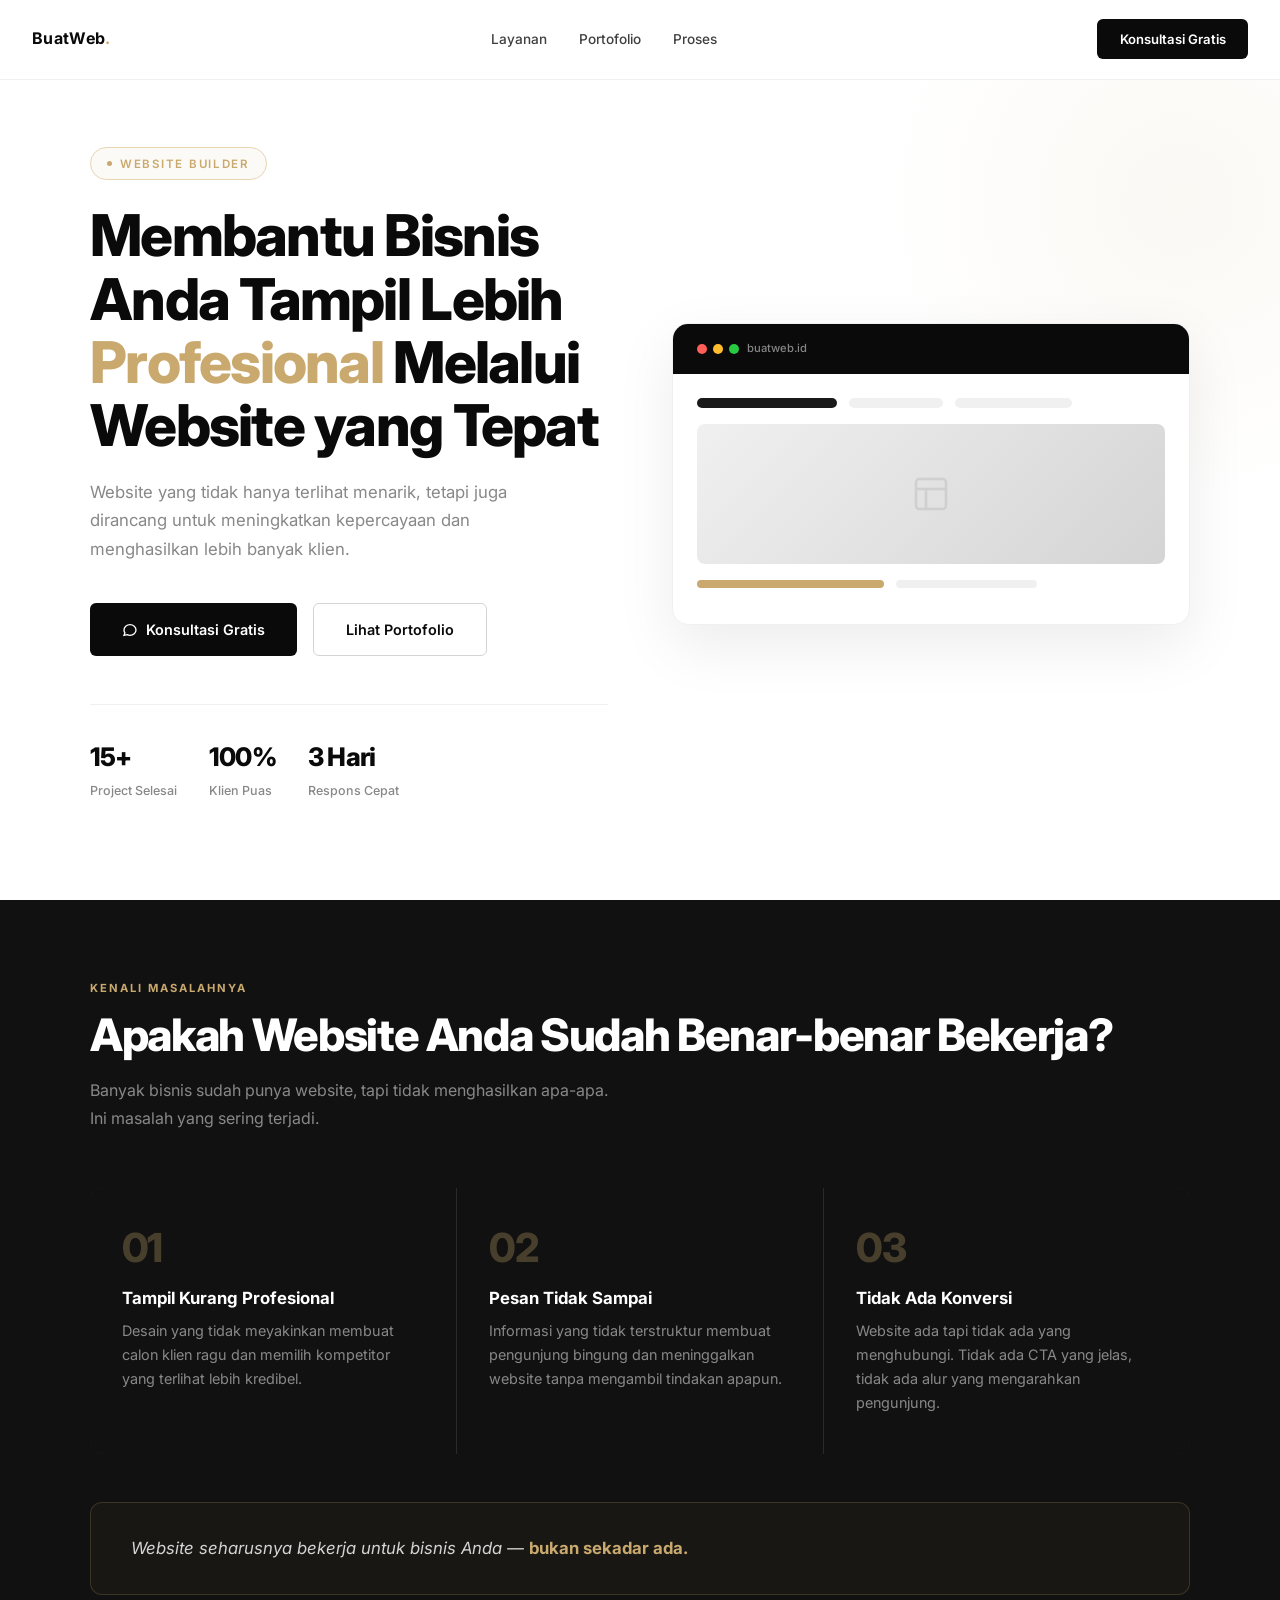
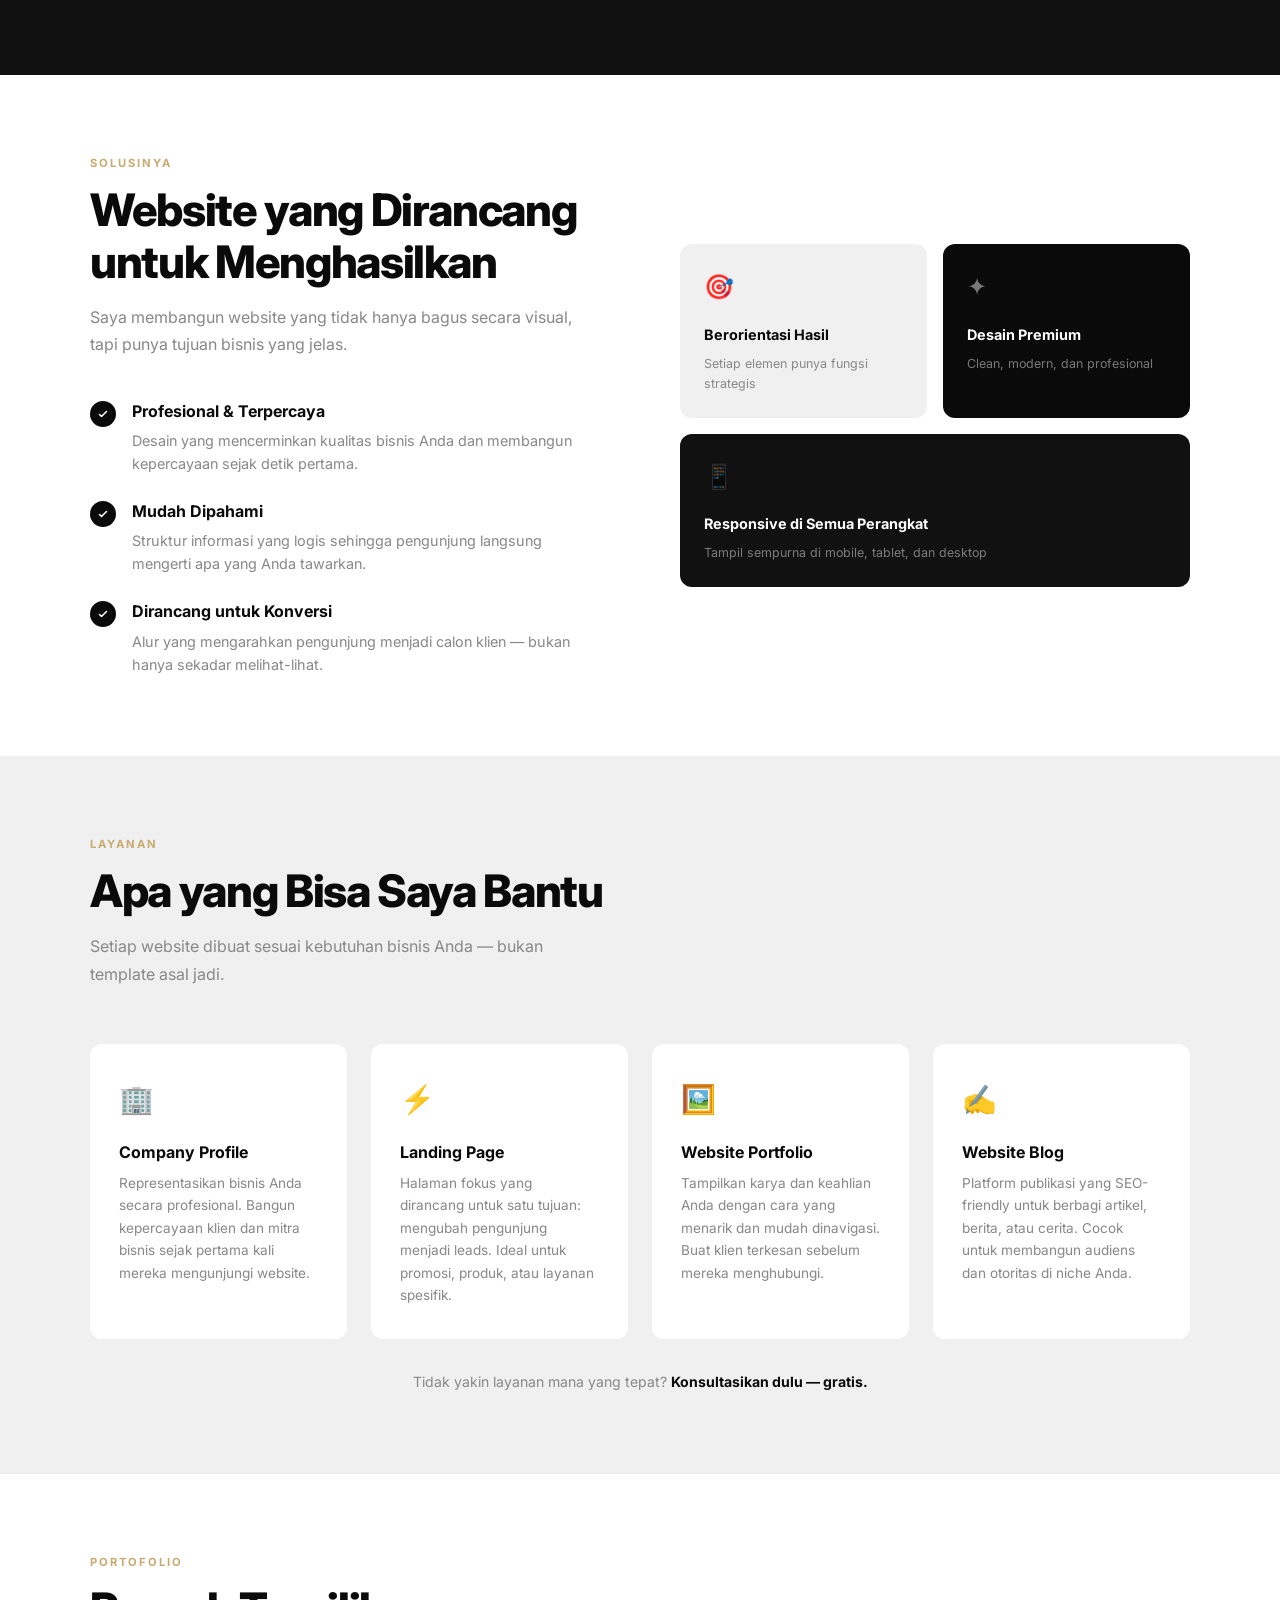
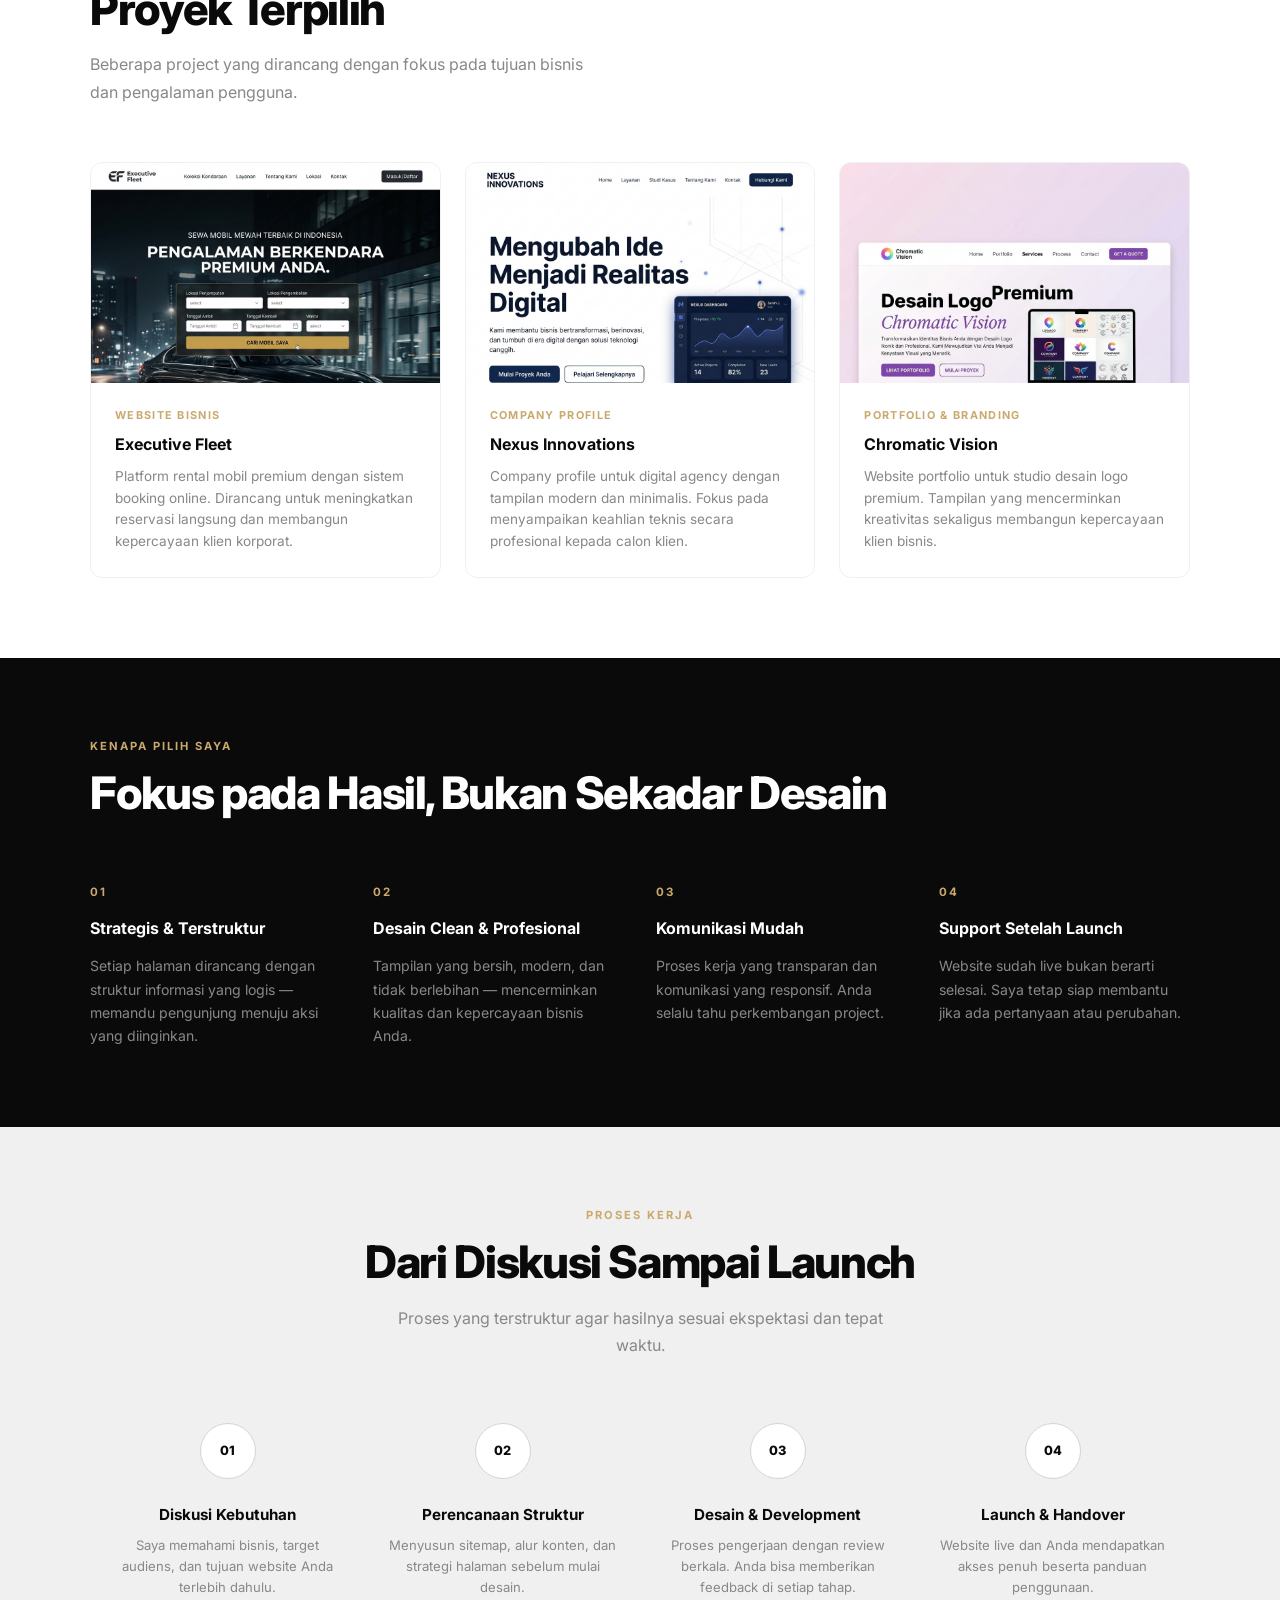
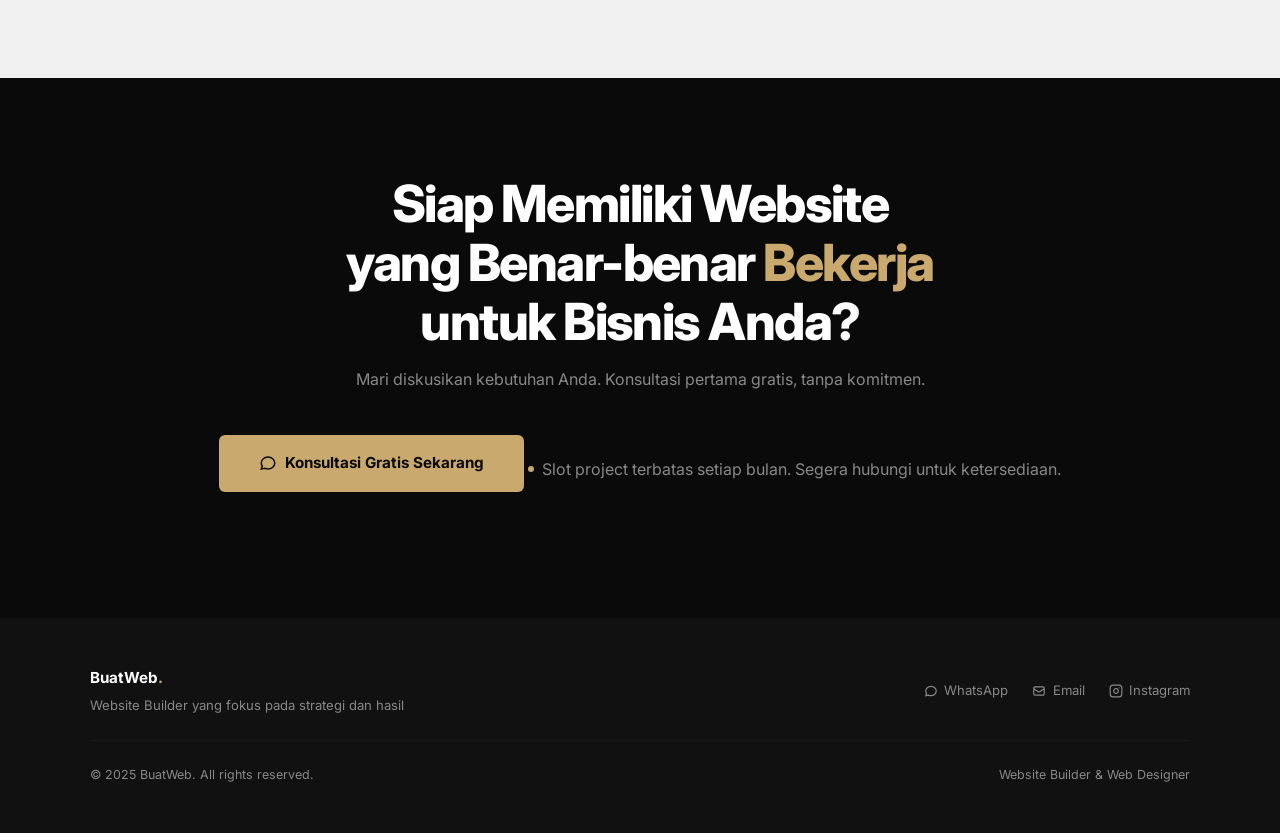
==== commit 62b0a211: "delete web live" ====
--- a/index.html
+++ b/index.html
@@ -41,7 +41,7 @@
 <section class="hero" id="hero">
   <div class="hero-inner">
     <div class="hero-content">
-      <div class="hero-tag">Website Builder · Jakarta</div>
+      <div class="hero-tag">Website Builder</div>
       <h1>Membantu Bisnis Anda Tampil Lebih <em>Profesional</em> Melalui Website yang Tepat</h1>
       <p class="hero-sub">Website yang tidak hanya terlihat menarik, tetapi juga dirancang untuk meningkatkan kepercayaan dan menghasilkan lebih banyak klien.</p>
       <div class="hero-actions">
@@ -78,10 +78,7 @@
           </div>
         </div>
       </div>
-      <div class="hero-badge-float">
-        <div class="icon">✦</div>
-        <div><strong>Website Live!</strong><small>Siap menghasilkan klien</small></div>
-      </div>
+
     </div>
   </div>
 </section>
@@ -198,45 +195,36 @@
     <h2 class="section-title">Proyek Terpilih</h2>
     <p class="section-sub">Beberapa project yang dirancang dengan fokus pada tujuan bisnis dan pengalaman pengguna.</p>
     <div class="portfolio-grid">
-      <div class="portfolio-card fade-up">
+      <a href="https://wa.me/62895397265635?text=Halo%20Tim%20BuatWeb,%20saya%20tertarik%20dengan%20proyek%20Executive%20Fleet" target="_blank" class="portfolio-card fade-up" style="text-decoration:none;display:block;">
         <div class="portfolio-thumb">
           <img src="p1.png" alt="Executive Fleet — Website Rental Mobil Mewah" loading="lazy"/>
-          <div class="portfolio-thumb-overlay">
-            <a href="https://wa.me/62895397265635?text=Halo%20Tim%20BuatWeb,%20saya%20ingin%20melihat%20detail%20project%20Executive%20Fleet" target="_blank">Lihat Detail</a>
-          </div>
         </div>
         <div class="portfolio-info">
           <span class="portfolio-tag">Website Bisnis</span>
           <h3>Executive Fleet</h3>
           <p>Platform rental mobil premium dengan sistem booking online. Dirancang untuk meningkatkan reservasi langsung dan membangun kepercayaan klien korporat.</p>
         </div>
-      </div>
-      <div class="portfolio-card fade-up">
+      </a>
+      <a href="https://wa.me/62895397265635?text=Halo%20Tim%20BuatWeb,%20saya%20tertarik%20dengan%20proyek%20Nexus%20Innovations" target="_blank" class="portfolio-card fade-up" style="text-decoration:none;display:block;">
         <div class="portfolio-thumb">
           <img src="p2.png" alt="Nexus Innovations — Company Profile Digital Agency" loading="lazy"/>
-          <div class="portfolio-thumb-overlay">
-            <a href="https://wa.me/62895397265635?text=Halo%20Tim%20BuatWeb,%20saya%20ingin%20melihat%20detail%20project%20Nexus%20Innovations" target="_blank">Lihat Detail</a>
-          </div>
         </div>
         <div class="portfolio-info">
           <span class="portfolio-tag">Company Profile</span>
           <h3>Nexus Innovations</h3>
           <p>Company profile untuk digital agency dengan tampilan modern dan minimalis. Fokus pada menyampaikan keahlian teknis secara profesional kepada calon klien.</p>
         </div>
-      </div>
-      <div class="portfolio-card fade-up">
+      </a>
+      <a href="https://wa.me/62895397265635?text=Halo%20Tim%20BuatWeb,%20saya%20tertarik%20dengan%20proyek%20Chromatic%20Vision" target="_blank" class="portfolio-card fade-up" style="text-decoration:none;display:block;">
         <div class="portfolio-thumb">
           <img src="p3.png" alt="Chromatic Vision — Studio Desain Kreatif" loading="lazy"/>
-          <div class="portfolio-thumb-overlay">
-            <a href="https://wa.me/62895397265635?text=Halo%20Tim%20BuatWeb,%20saya%20ingin%20melihat%20detail%20project%20Chromatic%20Vision" target="_blank">Lihat Detail</a>
-          </div>
         </div>
         <div class="portfolio-info">
           <span class="portfolio-tag">Portfolio &amp; Branding</span>
           <h3>Chromatic Vision</h3>
           <p>Website portfolio untuk studio desain logo premium. Tampilan yang mencerminkan kreativitas sekaligus membangun kepercayaan klien bisnis.</p>
         </div>
-      </div>
+      </a>
     </div>
   </div>
 </section>
--- a/style.css
+++ b/style.css
@@ -204,6 +204,7 @@
   border: 1px solid var(--gray-100);
   transition: transform 0.3s, box-shadow 0.3s;
   background: var(--white);
+  cursor: pointer;
 }
 .portfolio-card:hover { transform: translateY(-6px); box-shadow: 0 20px 50px rgba(0,0,0,0.1); }
 .portfolio-thumb {
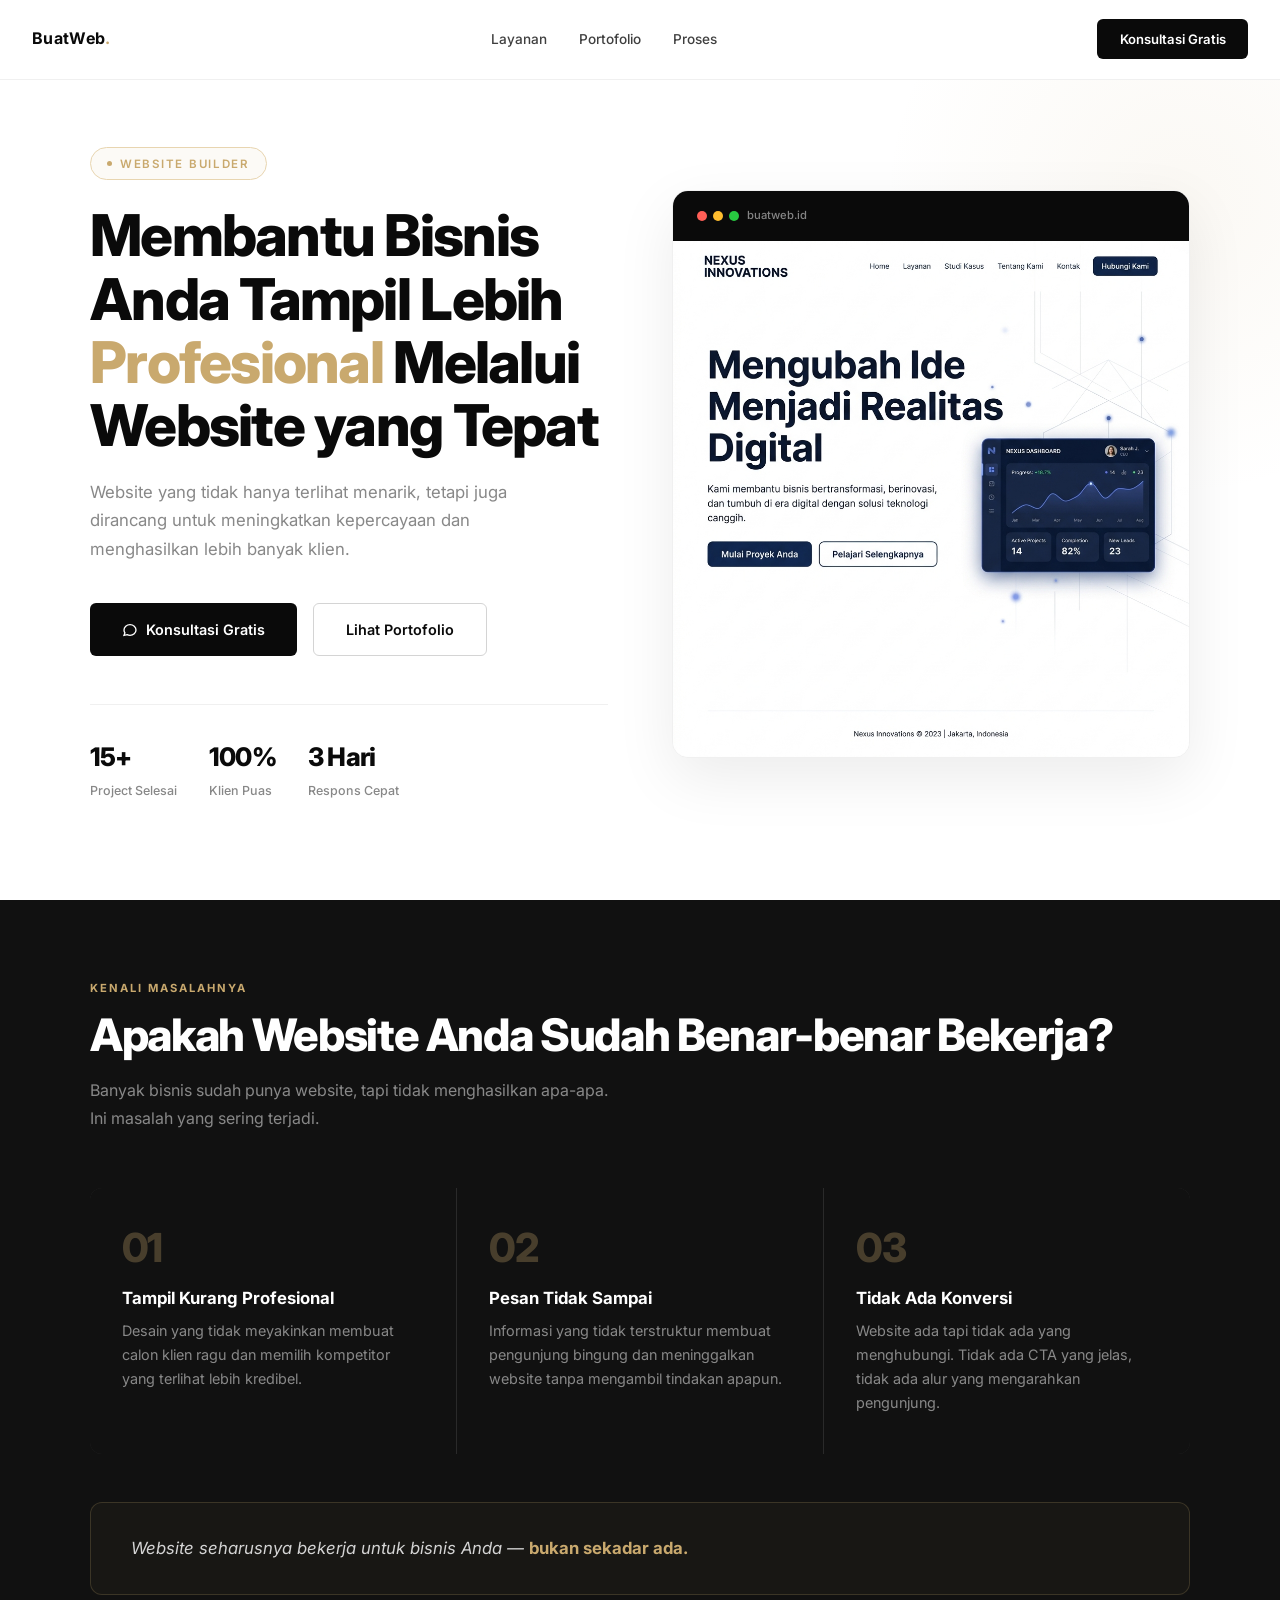
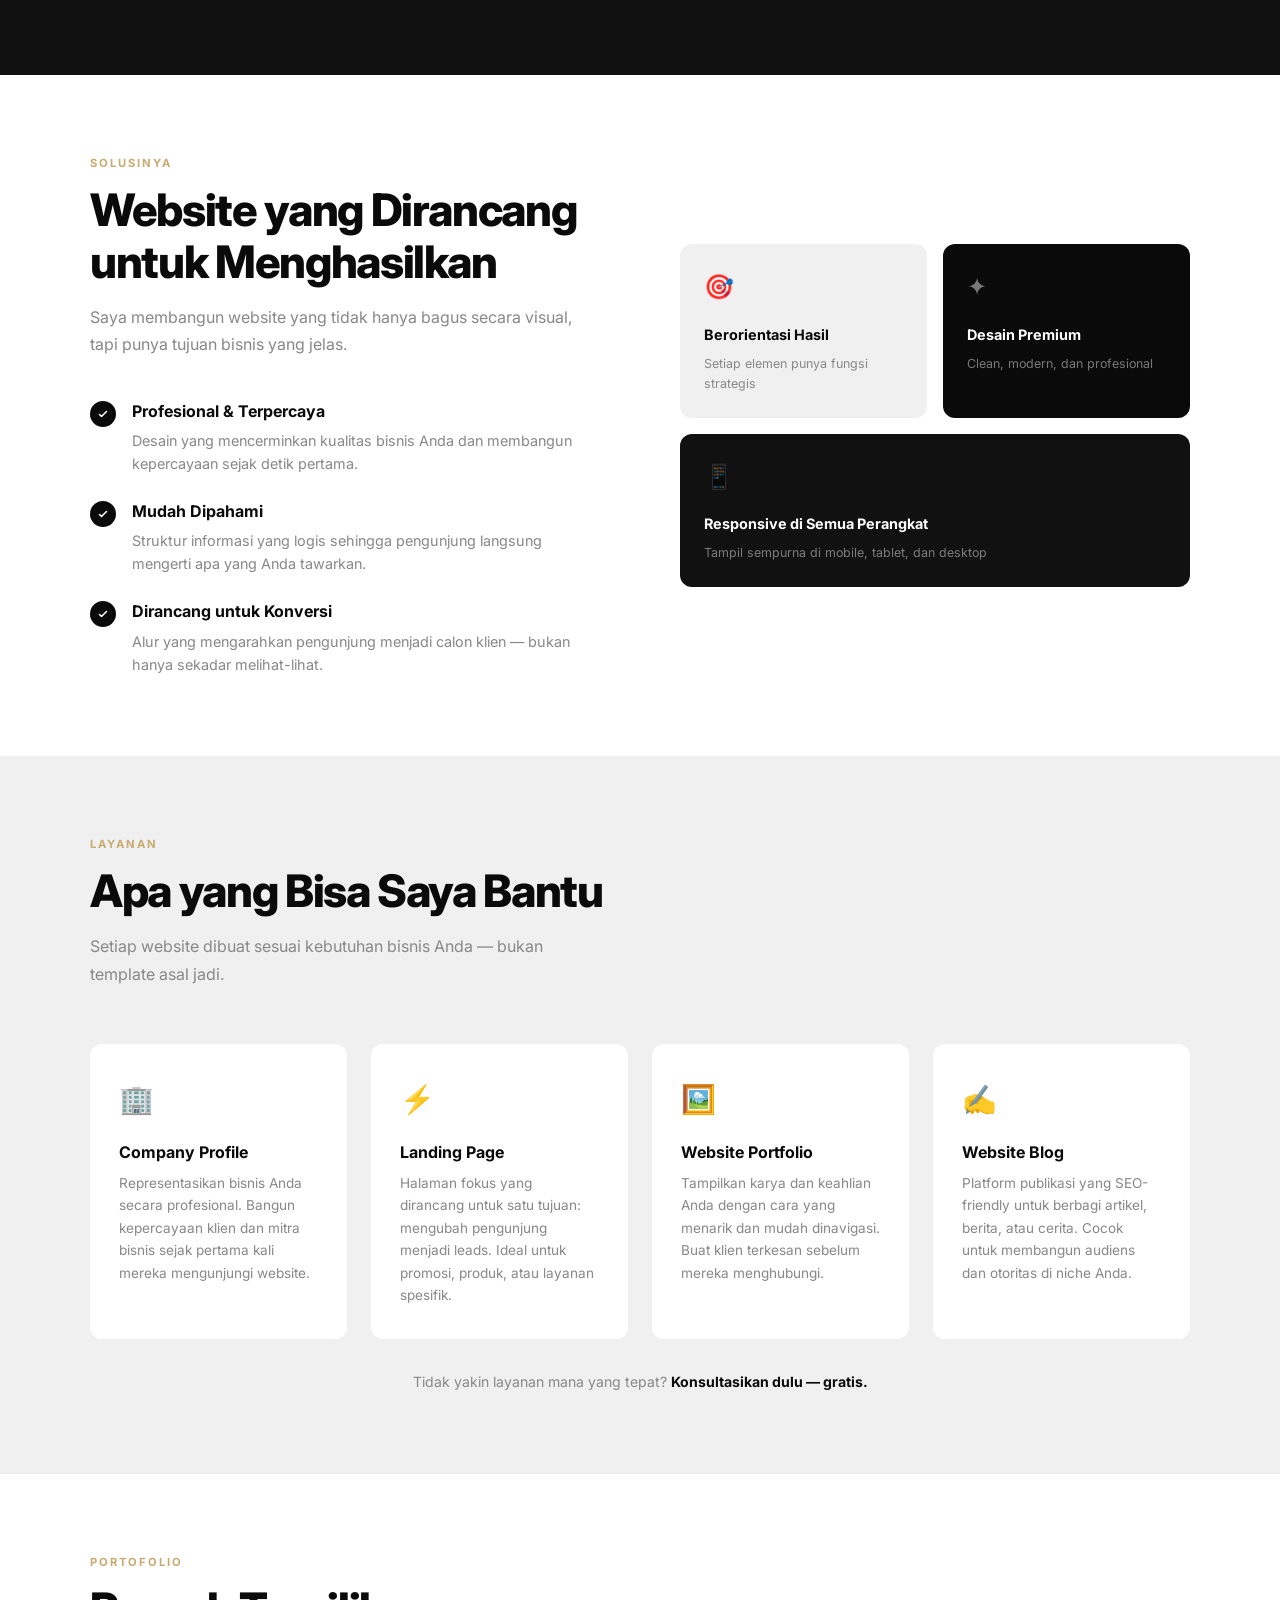
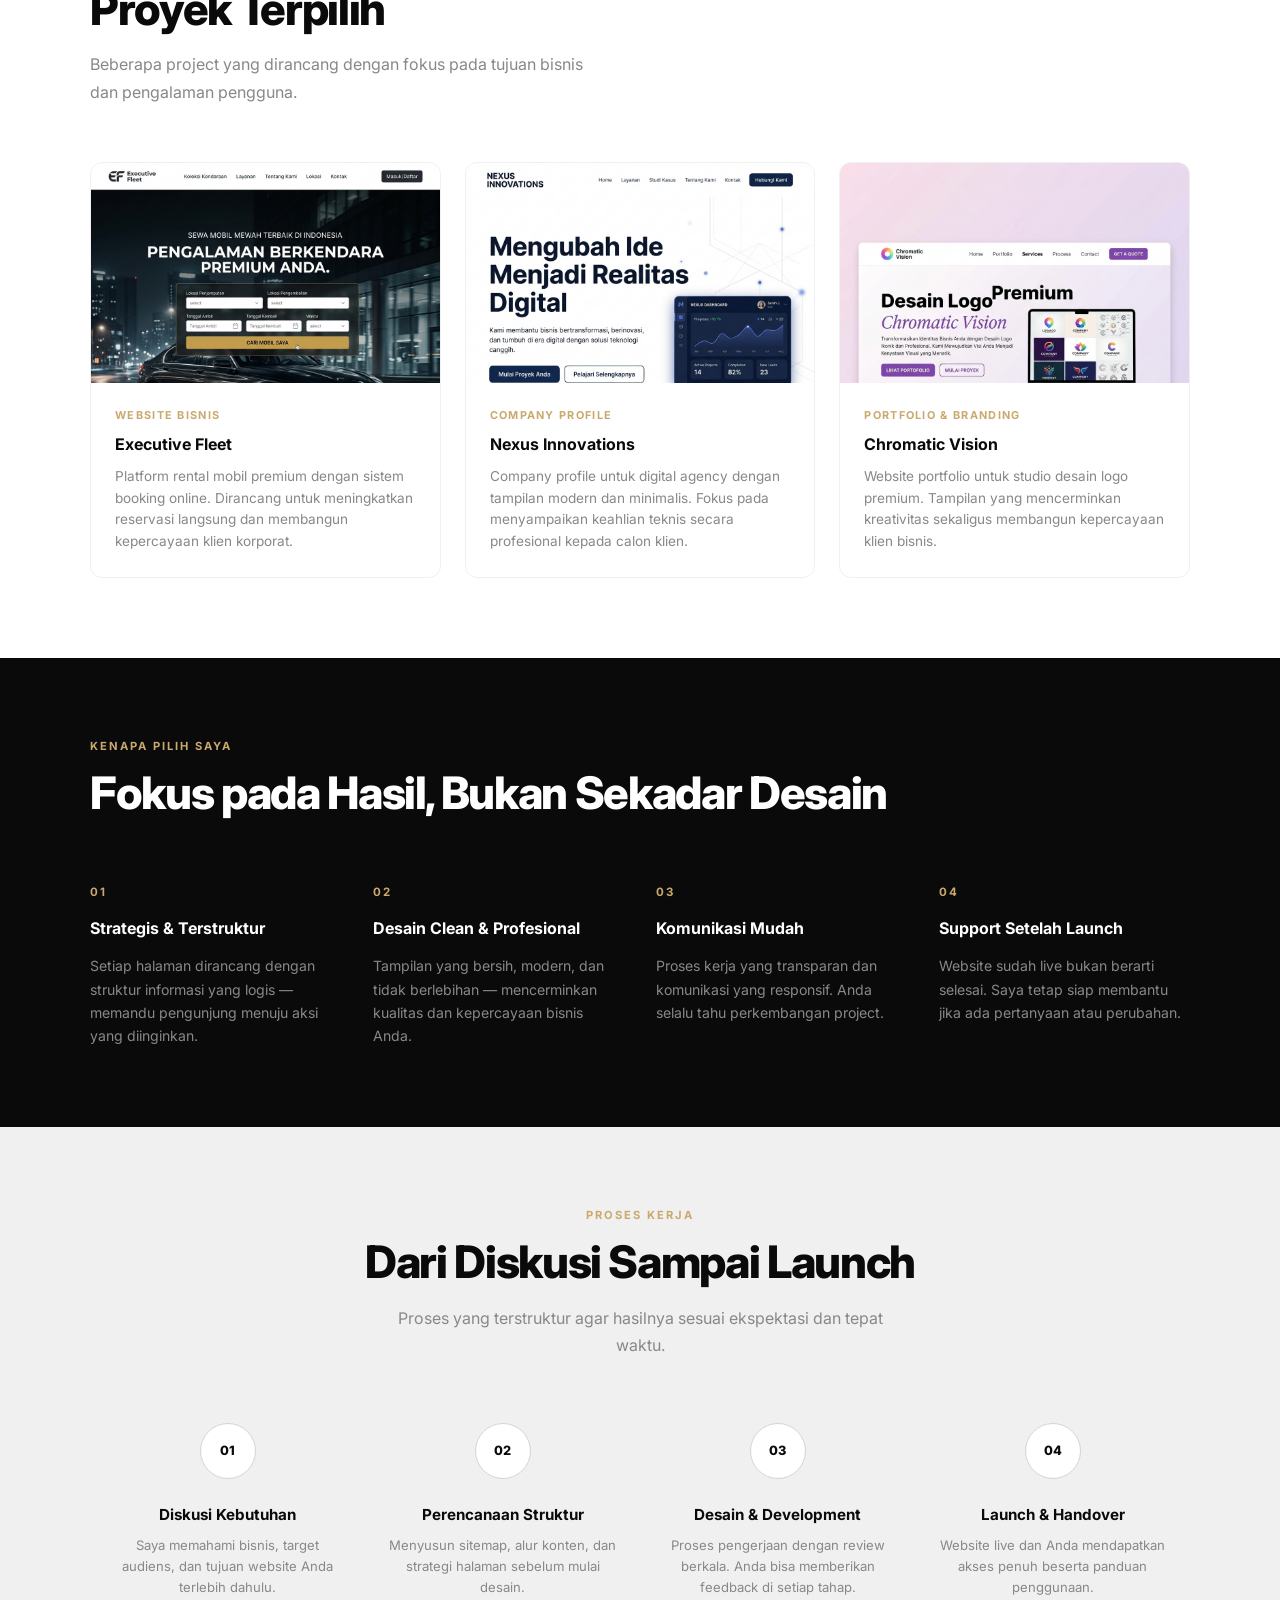
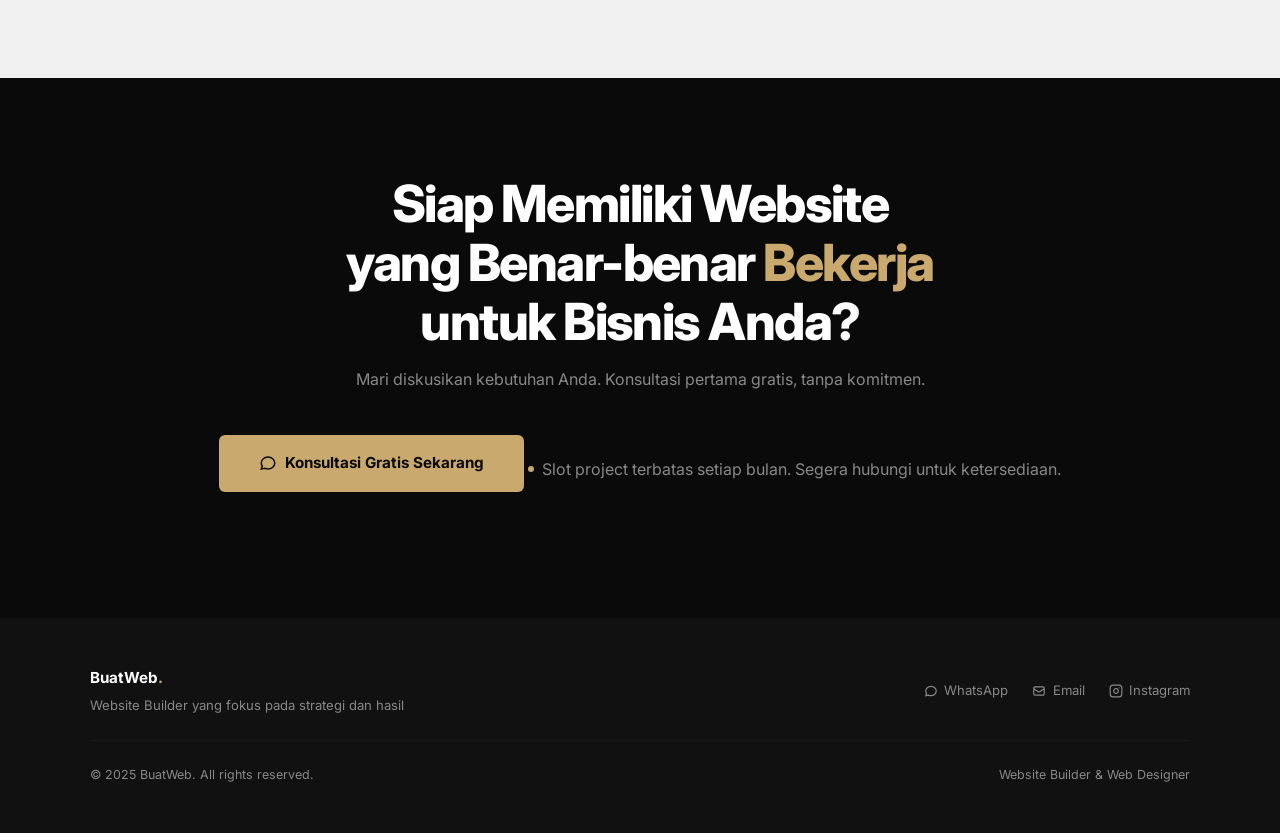
==== commit ed400f34: "fix" ====
--- a/index.html
+++ b/index.html
@@ -63,19 +63,8 @@
           <div class="dot-row"><i></i><i></i><i></i></div>
           <span>buatweb.id</span>
         </div>
-        <div class="hero-card-body">
-          <div class="preview-row">
-            <div class="preview-block dark" style="width:30%;"></div>
-            <div class="preview-block" style="width:20%;"></div>
-            <div class="preview-block" style="width:25%;"></div>
-          </div>
-          <div class="preview-img">
-            <svg width="40" height="40" fill="none" viewBox="0 0 24 24" stroke="#888" stroke-width="1.5"><rect x="3" y="3" width="18" height="18" rx="2"/><path d="M3 9h18M9 21V9"/></svg>
-          </div>
-          <div class="preview-row">
-            <div class="preview-block accent" style="width:40%;height:8px;"></div>
-            <div class="preview-block" style="width:30%;height:8px;"></div>
-          </div>
+        <div class="hero-card-body" style="padding: 0; line-height: 0;">
+          <img src="p2.png" alt="Website Preview" style="width: 100%; height: auto; display: block;" loading="lazy"/>
         </div>
       </div>
 
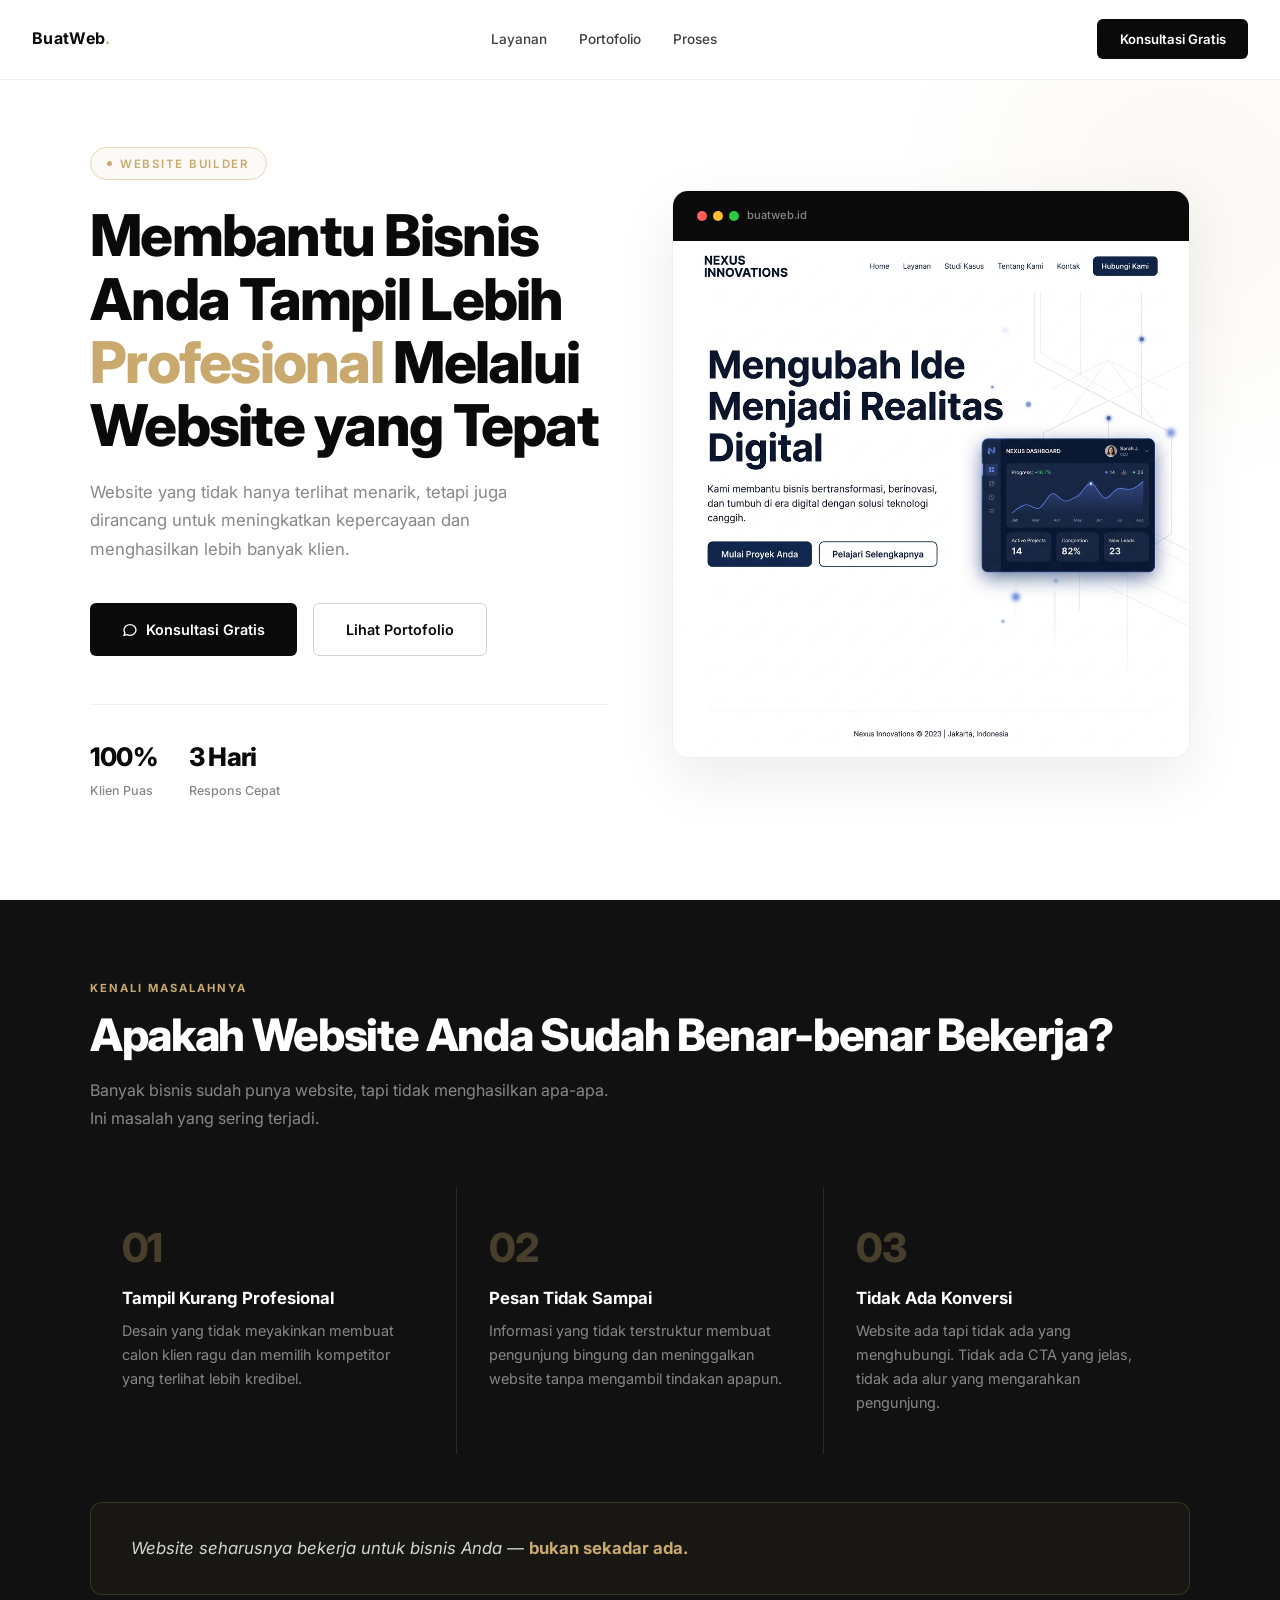
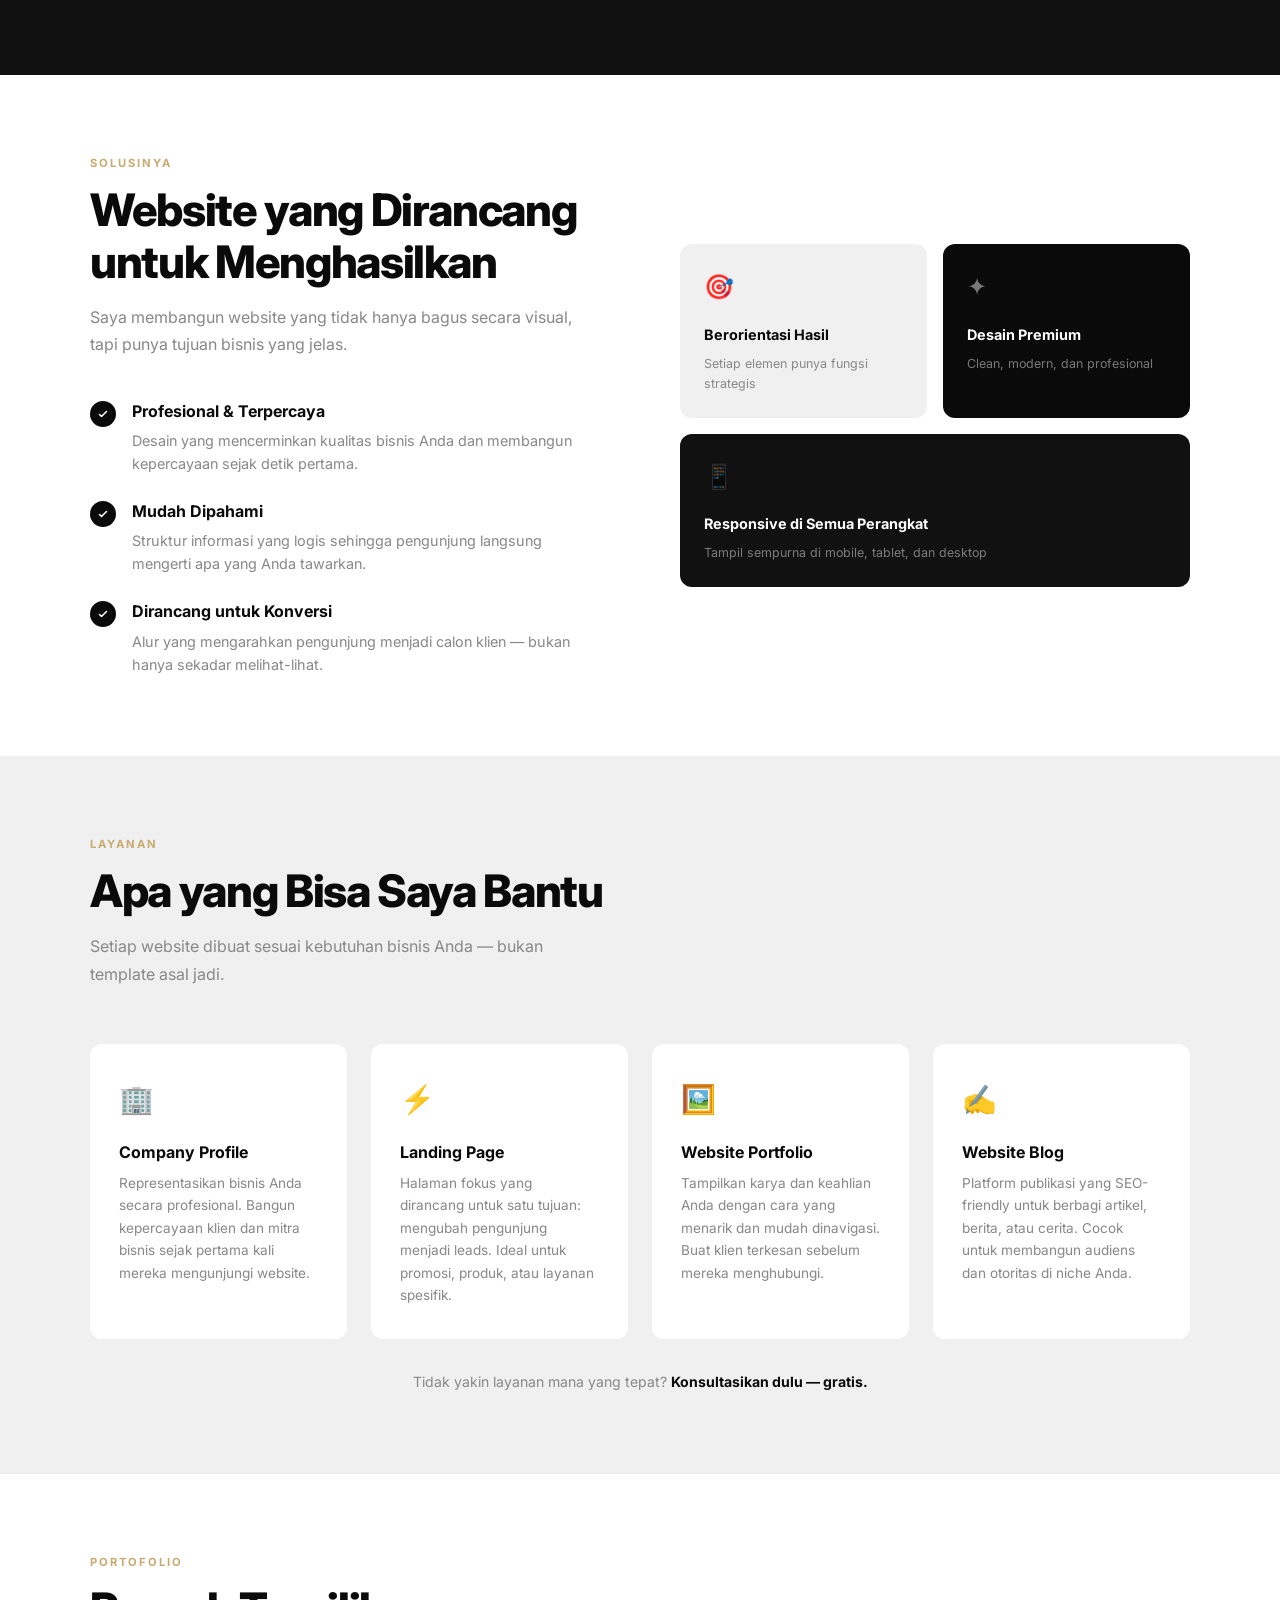
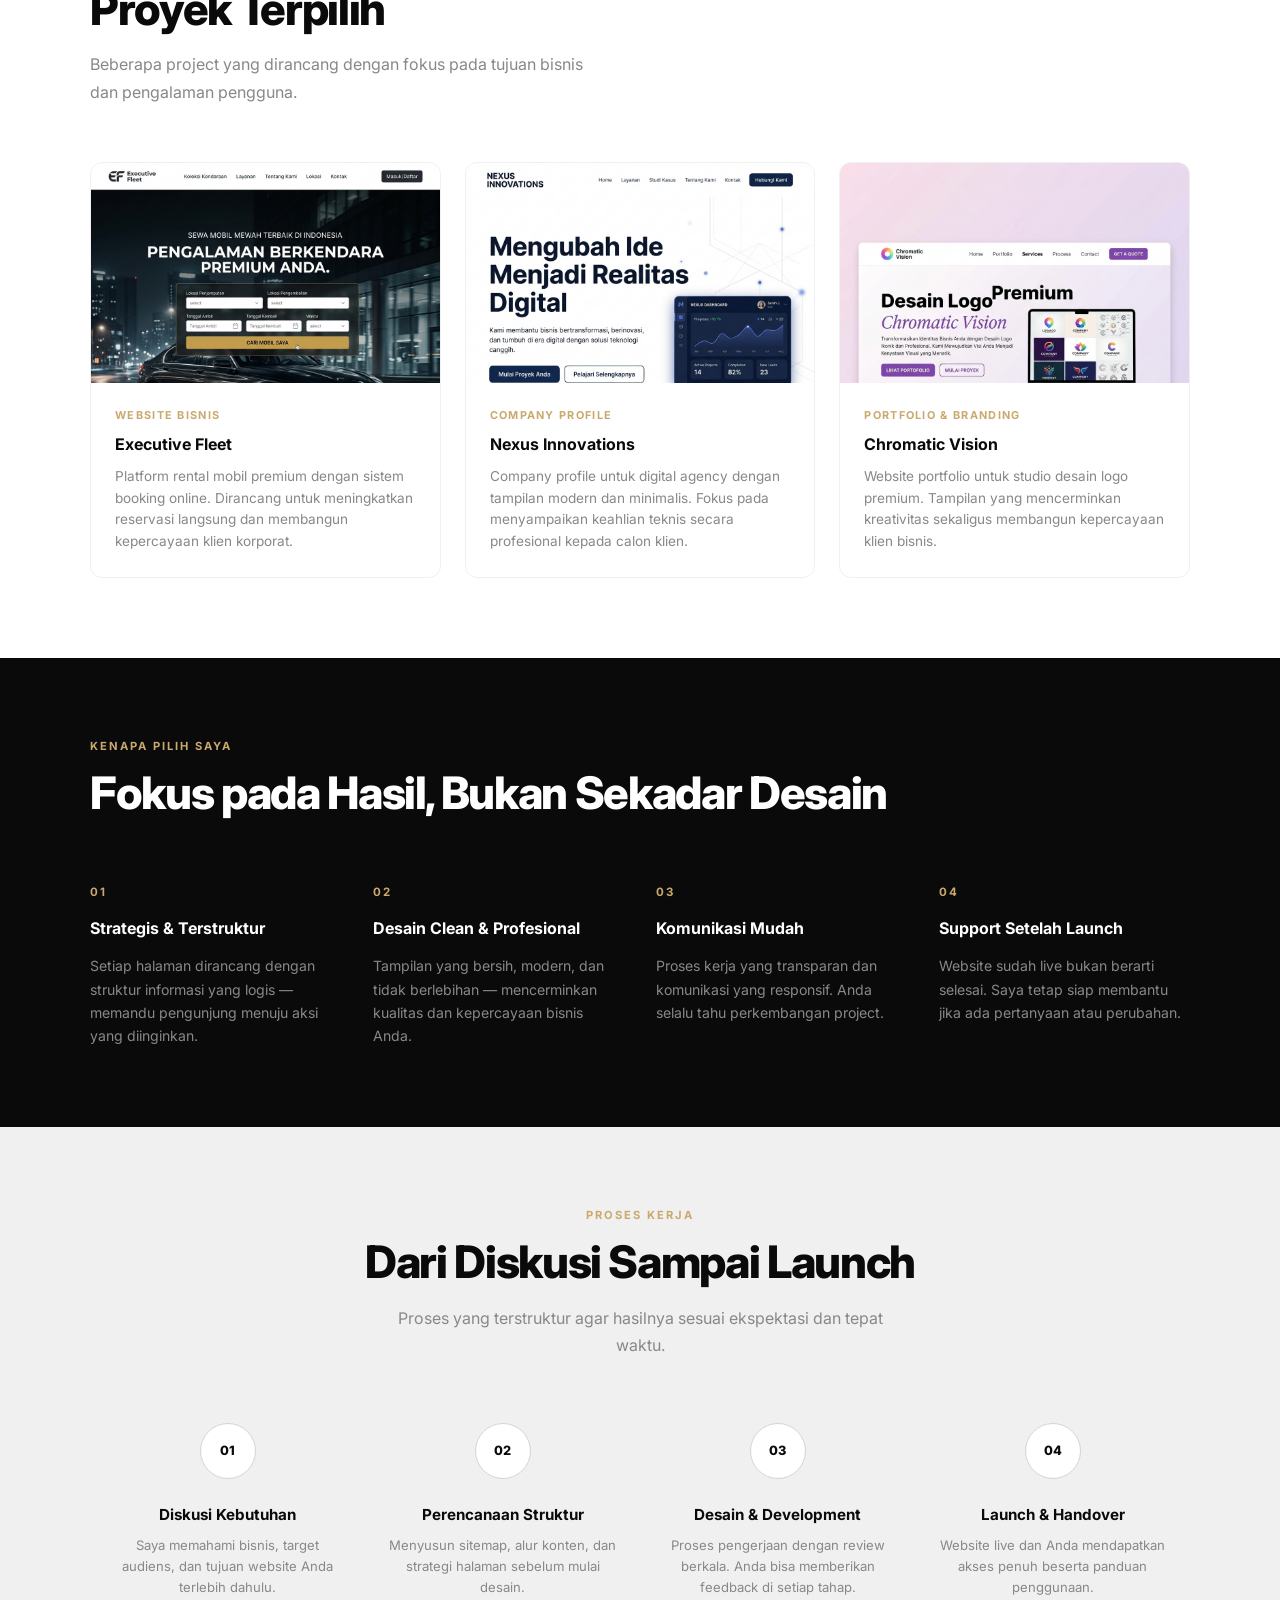
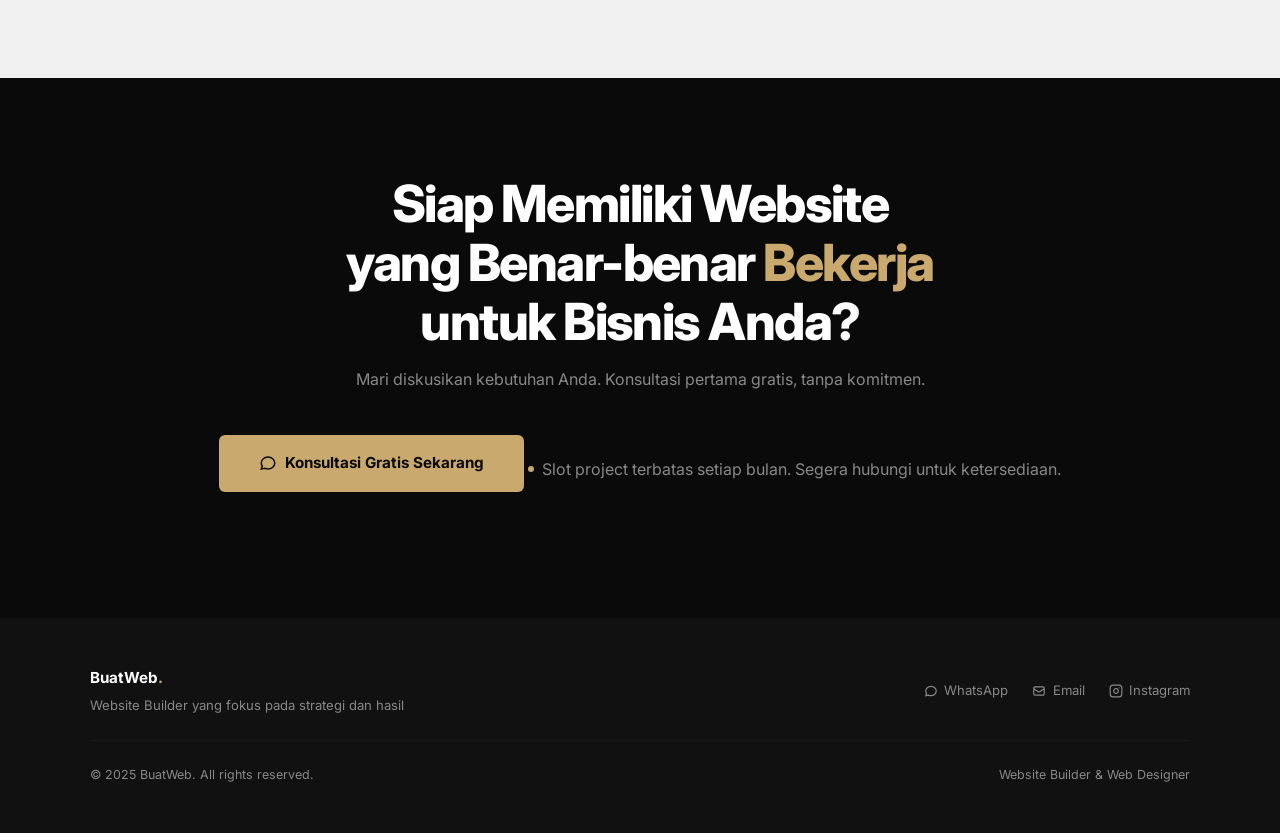
==== commit 58cd1832: "hapus client" ====
--- a/index.html
+++ b/index.html
@@ -1,343 +1,401 @@
 <!DOCTYPE html>
 <html lang="id">
+
 <head>
-<meta charset="UTF-8"/>
-<meta name="viewport" content="width=device-width,initial-scale=1.0"/>
-<title>BuatWeb. — Website Builder Profesional</title>
-<meta name="description" content="Jasa pembuatan website profesional untuk bisnis Anda. Company profile, landing page, portfolio. BuatWeb. — Website Builder."/>
-<link rel="preconnect" href="https://fonts.googleapis.com"/>
-<link rel="preconnect" href="https://fonts.gstatic.com" crossorigin/>
-<link href="https://fonts.googleapis.com/css2?family=Inter:wght@300;400;500;600;700;800&display=swap" rel="stylesheet"/>
-<link rel="stylesheet" href="style.css"/>
+  <meta charset="UTF-8" />
+  <meta name="viewport" content="width=device-width,initial-scale=1.0" />
+  <title>BuatWeb. — Website Builder Profesional</title>
+  <meta name="description"
+    content="Jasa pembuatan website profesional untuk bisnis Anda. Company profile, landing page, portfolio. BuatWeb. — Website Builder." />
+  <link rel="preconnect" href="https://fonts.googleapis.com" />
+  <link rel="preconnect" href="https://fonts.gstatic.com" crossorigin />
+  <link href="https://fonts.googleapis.com/css2?family=Inter:wght@300;400;500;600;700;800&display=swap"
+    rel="stylesheet" />
+  <link rel="stylesheet" href="style.css" />
 </head>
+
 <body>
 
-<!-- MOBILE MENU -->
-<div class="mobile-menu" id="mobileMenu">
-  <button class="mobile-close" onclick="closeMobile()" aria-label="Tutup menu">✕</button>
-  <a href="#layanan" onclick="closeMobile()">Layanan</a>
-  <a href="#portofolio" onclick="closeMobile()">Portofolio</a>
-  <a href="#proses" onclick="closeMobile()">Proses</a>
-  <a href="#kontak" onclick="closeMobile()">Kontak</a>
-  <a href="https://wa.me/62895397265635?text=Halo%20Tim%20BuatWeb,%20saya%20ingin%20konsultasi%20gratis" target="_blank" class="btn-primary">Konsultasi Gratis</a>
-</div>
-
-<!-- NAV -->
-<nav id="navbar">
-  <a href="#" class="nav-logo">BuatWeb<span>.</span></a>
-  <ul class="nav-links">
-    <li><a href="#layanan">Layanan</a></li>
-    <li><a href="#portofolio">Portofolio</a></li>
-    <li><a href="#proses">Proses</a></li>
-
-  </ul>
-  <a href="https://wa.me/62895397265635?text=Halo%20Tim%20BuatWeb,%20saya%20ingin%20konsultasi%20gratis" target="_blank" class="nav-cta">Konsultasi Gratis</a>
-  <div class="nav-toggle" id="navToggle" onclick="openMobile()" aria-label="Buka menu">
-    <span></span><span></span><span></span>
+  <!-- MOBILE MENU -->
+  <div class="mobile-menu" id="mobileMenu">
+    <button class="mobile-close" onclick="closeMobile()" aria-label="Tutup menu">✕</button>
+    <a href="#layanan" onclick="closeMobile()">Layanan</a>
+    <a href="#portofolio" onclick="closeMobile()">Portofolio</a>
+    <a href="#proses" onclick="closeMobile()">Proses</a>
+    <a href="#kontak" onclick="closeMobile()">Kontak</a>
+    <a href="https://wa.me/62895397265635?text=Halo%20Tim%20BuatWeb,%20saya%20ingin%20konsultasi%20gratis"
+      target="_blank" class="btn-primary">Konsultasi Gratis</a>
   </div>
-</nav>
-
-<!-- HERO -->
-<section class="hero" id="hero">
-  <div class="hero-inner">
-    <div class="hero-content">
-      <div class="hero-tag">Website Builder</div>
-      <h1>Membantu Bisnis Anda Tampil Lebih <em>Profesional</em> Melalui Website yang Tepat</h1>
-      <p class="hero-sub">Website yang tidak hanya terlihat menarik, tetapi juga dirancang untuk meningkatkan kepercayaan dan menghasilkan lebih banyak klien.</p>
-      <div class="hero-actions">
-        <a href="https://wa.me/62895397265635?text=Halo%20Tim%20BuatWeb,%20saya%20ingin%20konsultasi%20gratis" target="_blank" class="btn-primary">
-          <svg width="16" height="16" fill="none" viewBox="0 0 24 24" stroke="currentColor" stroke-width="2"><path d="M8 12h.01M12 12h.01M16 12h.01M21 12c0 4.418-4.03 8-9 8a9.863 9.863 0 01-4.255-.949L3 20l1.395-3.72C3.512 15.042 3 13.574 3 12c0-4.418 4.03-8 9-8s9 3.582 9 8z"/></svg>
-          Konsultasi Gratis
-        </a>
-        <a href="#portofolio" class="btn-outline">Lihat Portofolio</a>
-      </div>
-      <div class="hero-stats">
-        <div class="hero-stat"><strong>15+</strong><span>Project Selesai</span></div>
-        <div class="hero-stat"><strong>100%</strong><span>Klien Puas</span></div>
-        <div class="hero-stat"><strong>3 Hari</strong><span>Respons Cepat</span></div>
-      </div>
-    </div>
-    <div class="hero-visual">
-      <div class="hero-card">
-        <div class="hero-card-header">
-          <div class="dot-row"><i></i><i></i><i></i></div>
-          <span>buatweb.id</span>
-        </div>
-        <div class="hero-card-body" style="padding: 0; line-height: 0;">
-          <img src="p2.png" alt="Website Preview" style="width: 100%; height: auto; display: block;" loading="lazy"/>
-        </div>
-      </div>
-
-    </div>
-  </div>
-</section>
-
-<!-- PROBLEM -->
-<section class="problem" id="masalah">
-  <div class="container">
-    <span class="section-eyebrow">Kenali Masalahnya</span>
-    <h2 class="section-title">Apakah Website Anda Sudah Benar-benar Bekerja?</h2>
-    <p class="section-sub">Banyak bisnis sudah punya website, tapi tidak menghasilkan apa-apa. Ini masalah yang sering terjadi.</p>
-    <div class="problem-grid">
-      <div class="problem-item fade-up">
-        <div class="problem-num">01</div>
-        <h3>Tampil Kurang Profesional</h3>
-        <p>Desain yang tidak meyakinkan membuat calon klien ragu dan memilih kompetitor yang terlihat lebih kredibel.</p>
-      </div>
-      <div class="problem-item fade-up">
-        <div class="problem-num">02</div>
-        <h3>Pesan Tidak Sampai</h3>
-        <p>Informasi yang tidak terstruktur membuat pengunjung bingung dan meninggalkan website tanpa mengambil tindakan apapun.</p>
-      </div>
-      <div class="problem-item fade-up">
-        <div class="problem-num">03</div>
-        <h3>Tidak Ada Konversi</h3>
-        <p>Website ada tapi tidak ada yang menghubungi. Tidak ada CTA yang jelas, tidak ada alur yang mengarahkan pengunjung.</p>
-      </div>
-    </div>
-    <div class="problem-closing">
-      <p>Website seharusnya bekerja untuk bisnis Anda — <strong>bukan sekadar ada.</strong></p>
-    </div>
-  </div>
-</section>
-
-<!-- SOLUTION -->
-<section class="solution" id="solusi">
-  <div class="container">
-    <div class="solution-inner">
-      <div>
-        <span class="section-eyebrow">Solusinya</span>
-        <h2 class="section-title">Website yang Dirancang untuk Menghasilkan</h2>
-        <p class="section-sub">Saya membangun website yang tidak hanya bagus secara visual, tapi punya tujuan bisnis yang jelas.</p>
-        <div class="solution-list">
-          <div class="solution-item fade-up">
-            <div class="solution-check"><svg width="12" height="12" fill="none" viewBox="0 0 24 24" stroke="currentColor" stroke-width="3"><path stroke-linecap="round" stroke-linejoin="round" d="M5 13l4 4L19 7"/></svg></div>
-            <div><strong>Profesional &amp; Terpercaya</strong><p>Desain yang mencerminkan kualitas bisnis Anda dan membangun kepercayaan sejak detik pertama.</p></div>
-          </div>
-          <div class="solution-item fade-up">
-            <div class="solution-check"><svg width="12" height="12" fill="none" viewBox="0 0 24 24" stroke="currentColor" stroke-width="3"><path stroke-linecap="round" stroke-linejoin="round" d="M5 13l4 4L19 7"/></svg></div>
-            <div><strong>Mudah Dipahami</strong><p>Struktur informasi yang logis sehingga pengunjung langsung mengerti apa yang Anda tawarkan.</p></div>
-          </div>
-          <div class="solution-item fade-up">
-            <div class="solution-check"><svg width="12" height="12" fill="none" viewBox="0 0 24 24" stroke="currentColor" stroke-width="3"><path stroke-linecap="round" stroke-linejoin="round" d="M5 13l4 4L19 7"/></svg></div>
-            <div><strong>Dirancang untuk Konversi</strong><p>Alur yang mengarahkan pengunjung menjadi calon klien — bukan hanya sekadar melihat-lihat.</p></div>
-          </div>
-        </div>
-      </div>
-      <div class="solution-visual">
-        <div class="sol-card">
-          <span class="icon">🎯</span>
-          <strong>Berorientasi Hasil</strong>
-          <span>Setiap elemen punya fungsi strategis</span>
-        </div>
-        <div class="sol-card dark">
-          <span class="icon">✦</span>
-          <strong>Desain Premium</strong>
-          <span>Clean, modern, dan profesional</span>
-        </div>
-        <div class="sol-card span2 dark" style="background:#111;grid-column:span 2;">
-          <span class="icon">📱</span>
-          <strong>Responsive di Semua Perangkat</strong>
-          <span>Tampil sempurna di mobile, tablet, dan desktop</span>
-        </div>
-      </div>
-    </div>
-  </div>
-</section>
-
-<!-- SERVICES -->
-<section class="services" id="layanan">
-  <div class="container">
-    <span class="section-eyebrow">Layanan</span>
-    <h2 class="section-title">Apa yang Bisa Saya Bantu</h2>
-    <p class="section-sub">Setiap website dibuat sesuai kebutuhan bisnis Anda — bukan template asal jadi.</p>
-    <div class="services-grid">
-      <div class="service-card fade-up">
-        <span class="service-icon">🏢</span>
-        <h3>Company Profile</h3>
-        <p>Representasikan bisnis Anda secara profesional. Bangun kepercayaan klien dan mitra bisnis sejak pertama kali mereka mengunjungi website.</p>
-      </div>
-      <div class="service-card fade-up">
-        <span class="service-icon">⚡</span>
-        <h3>Landing Page</h3>
-        <p>Halaman fokus yang dirancang untuk satu tujuan: mengubah pengunjung menjadi leads. Ideal untuk promosi, produk, atau layanan spesifik.</p>
-      </div>
-      <div class="service-card fade-up">
-        <span class="service-icon">🖼️</span>
-        <h3>Website Portfolio</h3>
-        <p>Tampilkan karya dan keahlian Anda dengan cara yang menarik dan mudah dinavigasi. Buat klien terkesan sebelum mereka menghubungi.</p>
-      </div>
-      <div class="service-card fade-up">
-        <span class="service-icon">✍️</span>
-        <h3>Website Blog</h3>
-        <p>Platform publikasi yang SEO-friendly untuk berbagi artikel, berita, atau cerita. Cocok untuk membangun audiens dan otoritas di niche Anda.</p>
-      </div>
-    </div>
-    <p class="services-note">Tidak yakin layanan mana yang tepat? <strong>Konsultasikan dulu — gratis.</strong></p>
-  </div>
-</section>
-
-<!-- PORTFOLIO -->
-<section class="portfolio" id="portofolio">
-  <div class="container">
-    <span class="section-eyebrow">Portofolio</span>
-    <h2 class="section-title">Proyek Terpilih</h2>
-    <p class="section-sub">Beberapa project yang dirancang dengan fokus pada tujuan bisnis dan pengalaman pengguna.</p>
-    <div class="portfolio-grid">
-      <a href="https://wa.me/62895397265635?text=Halo%20Tim%20BuatWeb,%20saya%20tertarik%20dengan%20proyek%20Executive%20Fleet" target="_blank" class="portfolio-card fade-up" style="text-decoration:none;display:block;">
-        <div class="portfolio-thumb">
-          <img src="p1.png" alt="Executive Fleet — Website Rental Mobil Mewah" loading="lazy"/>
-        </div>
-        <div class="portfolio-info">
-          <span class="portfolio-tag">Website Bisnis</span>
-          <h3>Executive Fleet</h3>
-          <p>Platform rental mobil premium dengan sistem booking online. Dirancang untuk meningkatkan reservasi langsung dan membangun kepercayaan klien korporat.</p>
-        </div>
-      </a>
-      <a href="https://wa.me/62895397265635?text=Halo%20Tim%20BuatWeb,%20saya%20tertarik%20dengan%20proyek%20Nexus%20Innovations" target="_blank" class="portfolio-card fade-up" style="text-decoration:none;display:block;">
-        <div class="portfolio-thumb">
-          <img src="p2.png" alt="Nexus Innovations — Company Profile Digital Agency" loading="lazy"/>
-        </div>
-        <div class="portfolio-info">
-          <span class="portfolio-tag">Company Profile</span>
-          <h3>Nexus Innovations</h3>
-          <p>Company profile untuk digital agency dengan tampilan modern dan minimalis. Fokus pada menyampaikan keahlian teknis secara profesional kepada calon klien.</p>
-        </div>
-      </a>
-      <a href="https://wa.me/62895397265635?text=Halo%20Tim%20BuatWeb,%20saya%20tertarik%20dengan%20proyek%20Chromatic%20Vision" target="_blank" class="portfolio-card fade-up" style="text-decoration:none;display:block;">
-        <div class="portfolio-thumb">
-          <img src="p3.png" alt="Chromatic Vision — Studio Desain Kreatif" loading="lazy"/>
-        </div>
-        <div class="portfolio-info">
-          <span class="portfolio-tag">Portfolio &amp; Branding</span>
-          <h3>Chromatic Vision</h3>
-          <p>Website portfolio untuk studio desain logo premium. Tampilan yang mencerminkan kreativitas sekaligus membangun kepercayaan klien bisnis.</p>
-        </div>
-      </a>
-    </div>
-  </div>
-</section>
-
-<!-- VALUE -->
-<section class="value" id="keunggulan">
-  <div class="container">
-    <span class="section-eyebrow">Kenapa Pilih Saya</span>
-    <h2 class="section-title">Fokus pada Hasil, Bukan Sekadar Desain</h2>
-    <div class="value-grid">
-      <div class="value-item fade-up">
-        <span class="value-item-num">01</span>
-        <h3>Strategis &amp; Terstruktur</h3>
-        <p>Setiap halaman dirancang dengan struktur informasi yang logis — memandu pengunjung menuju aksi yang diinginkan.</p>
-      </div>
-      <div class="value-item fade-up">
-        <span class="value-item-num">02</span>
-        <h3>Desain Clean &amp; Profesional</h3>
-        <p>Tampilan yang bersih, modern, dan tidak berlebihan — mencerminkan kualitas dan kepercayaan bisnis Anda.</p>
-      </div>
-      <div class="value-item fade-up">
-        <span class="value-item-num">03</span>
-        <h3>Komunikasi Mudah</h3>
-        <p>Proses kerja yang transparan dan komunikasi yang responsif. Anda selalu tahu perkembangan project.</p>
-      </div>
-      <div class="value-item fade-up">
-        <span class="value-item-num">04</span>
-        <h3>Support Setelah Launch</h3>
-        <p>Website sudah live bukan berarti selesai. Saya tetap siap membantu jika ada pertanyaan atau perubahan.</p>
-      </div>
-    </div>
-  </div>
-</section>
-
-<!-- PROCESS -->
-<section class="process" id="proses">
-  <div class="container">
-    <div style="text-align:center;margin-bottom:1rem;">
-      <span class="section-eyebrow">Proses Kerja</span>
-      <h2 class="section-title">Dari Diskusi Sampai Launch</h2>
-      <p class="section-sub" style="margin:0 auto;">Proses yang terstruktur agar hasilnya sesuai ekspektasi dan tepat waktu.</p>
-    </div>
-    <div class="process-steps">
-      <div class="process-step fade-up">
-        <div class="step-circle">01</div>
-        <h3>Diskusi Kebutuhan</h3>
-        <p>Saya memahami bisnis, target audiens, dan tujuan website Anda terlebih dahulu.</p>
-      </div>
-      <div class="process-step fade-up">
-        <div class="step-circle">02</div>
-        <h3>Perencanaan Struktur</h3>
-        <p>Menyusun sitemap, alur konten, dan strategi halaman sebelum mulai desain.</p>
-      </div>
-      <div class="process-step fade-up">
-        <div class="step-circle">03</div>
-        <h3>Desain &amp; Development</h3>
-        <p>Proses pengerjaan dengan review berkala. Anda bisa memberikan feedback di setiap tahap.</p>
-      </div>
-      <div class="process-step fade-up">
-        <div class="step-circle">04</div>
-        <h3>Launch &amp; Handover</h3>
-        <p>Website live dan Anda mendapatkan akses penuh beserta panduan penggunaan.</p>
-      </div>
-    </div>
-  </div>
-</section>
-
-
-
-<!-- CTA -->
-<section class="cta-section" id="kontak">
-  <h2>Siap Memiliki Website yang Benar-benar <em>Bekerja</em> untuk Bisnis Anda?</h2>
-  <p>Mari diskusikan kebutuhan Anda. Konsultasi pertama gratis, tanpa komitmen.</p>
-  <a href="https://wa.me/62895397265635?text=Halo%20Tim%20BuatWeb,%20saya%20ingin%20konsultasi%20gratis%20untuk%20pembuatan%20website" target="_blank" class="btn-accent">
-    <svg width="18" height="18" fill="none" viewBox="0 0 24 24" stroke="currentColor" stroke-width="2"><path d="M8 12h.01M12 12h.01M16 12h.01M21 12c0 4.418-4.03 8-9 8a9.863 9.863 0 01-4.255-.949L3 20l1.395-3.72C3.512 15.042 3 13.574 3 12c0-4.418 4.03-8 9-8s9 3.582 9 8z"/></svg>
-    Konsultasi Gratis Sekarang
-  </a>
-  <p class="cta-urgency">Slot project terbatas setiap bulan. Segera hubungi untuk ketersediaan.</p>
-</section>
-
-<!-- FOOTER -->
-<footer>
-  <div class="footer-inner">
-    <div class="footer-brand">
-      <div class="footer-logo">BuatWeb<span>.</span></div>
-      <p>Website Builder yang fokus pada strategi dan hasil</p>
-    </div>
-    <div class="footer-contacts">
-      <a href="https://wa.me/62895397265635" target="_blank">
-        <svg width="14" height="14" fill="none" viewBox="0 0 24 24" stroke="currentColor" stroke-width="2"><path d="M8 12h.01M12 12h.01M16 12h.01M21 12c0 4.418-4.03 8-9 8a9.863 9.863 0 01-4.255-.949L3 20l1.395-3.72C3.512 15.042 3 13.574 3 12c0-4.418 4.03-8 9-8s9 3.582 9 8z"/></svg>
-        WhatsApp
-      </a>
-      <a href="mailto:hello@buatweb.com">
-        <svg width="14" height="14" fill="none" viewBox="0 0 24 24" stroke="currentColor" stroke-width="2"><path d="M3 8l7.89 5.26a2 2 0 002.22 0L21 8M5 19h14a2 2 0 002-2V7a2 2 0 00-2-2H5a2 2 0 00-2 2v10a2 2 0 002 2z"/></svg>
-        Email
-      </a>
-      <a href="https://instagram.com/buatweb" target="_blank">
-        <svg width="14" height="14" fill="none" viewBox="0 0 24 24" stroke="currentColor" stroke-width="2"><rect x="2" y="2" width="20" height="20" rx="5"/><path d="M16 11.37A4 4 0 1112.63 8 4 4 0 0116 11.37z"/><circle cx="17.5" cy="6.5" r="1" fill="currentColor" stroke="none"/></svg>
-        Instagram
-      </a>
-    </div>
-  </div>
-  <div class="footer-bottom">
-    <p>© 2025 BuatWeb. All rights reserved.</p>
-    <p>Website Builder &amp; Web Designer</p>
-  </div>
-</footer>
-
-<script>
-  // Navbar scroll effect
-  const navbar = document.getElementById('navbar');
-  window.addEventListener('scroll', () => {
-    navbar.classList.toggle('scrolled', window.scrollY > 20);
-  });
-
-  // Mobile menu
-  function openMobile() { document.getElementById('mobileMenu').classList.add('open'); }
-  function closeMobile() { document.getElementById('mobileMenu').classList.remove('open'); }
-
-  // Fade-up on scroll
-  const observer = new IntersectionObserver((entries) => {
-    entries.forEach(e => { if (e.isIntersecting) { e.target.classList.add('visible'); } });
-  }, { threshold: 0.12 });
-  document.querySelectorAll('.fade-up').forEach(el => observer.observe(el));
-</script>
+
+  <!-- NAV -->
+  <nav id="navbar">
+    <a href="#" class="nav-logo">BuatWeb<span>.</span></a>
+    <ul class="nav-links">
+      <li><a href="#layanan">Layanan</a></li>
+      <li><a href="#portofolio">Portofolio</a></li>
+      <li><a href="#proses">Proses</a></li>
+
+    </ul>
+    <a href="https://wa.me/62895397265635?text=Halo%20Tim%20BuatWeb,%20saya%20ingin%20konsultasi%20gratis"
+      target="_blank" class="nav-cta">Konsultasi Gratis</a>
+    <div class="nav-toggle" id="navToggle" onclick="openMobile()" aria-label="Buka menu">
+      <span></span><span></span><span></span>
+    </div>
+  </nav>
+
+  <!-- HERO -->
+  <section class="hero" id="hero">
+    <div class="hero-inner">
+      <div class="hero-content">
+        <div class="hero-tag">Website Builder</div>
+        <h1>Membantu Bisnis Anda Tampil Lebih <em>Profesional</em> Melalui Website yang Tepat</h1>
+        <p class="hero-sub">Website yang tidak hanya terlihat menarik, tetapi juga dirancang untuk meningkatkan
+          kepercayaan dan menghasilkan lebih banyak klien.</p>
+        <div class="hero-actions">
+          <a href="https://wa.me/62895397265635?text=Halo%20Tim%20BuatWeb,%20saya%20ingin%20konsultasi%20gratis"
+            target="_blank" class="btn-primary">
+            <svg width="16" height="16" fill="none" viewBox="0 0 24 24" stroke="currentColor" stroke-width="2">
+              <path
+                d="M8 12h.01M12 12h.01M16 12h.01M21 12c0 4.418-4.03 8-9 8a9.863 9.863 0 01-4.255-.949L3 20l1.395-3.72C3.512 15.042 3 13.574 3 12c0-4.418 4.03-8 9-8s9 3.582 9 8z" />
+            </svg>
+            Konsultasi Gratis
+          </a>
+          <a href="#portofolio" class="btn-outline">Lihat Portofolio</a>
+        </div>
+        <div class="hero-stats">
+          <div class="hero-stat"><strong>100%</strong><span>Klien Puas</span></div>
+          <div class="hero-stat"><strong>3 Hari</strong><span>Respons Cepat</span></div>
+        </div>
+      </div>
+      <div class="hero-visual">
+        <div class="hero-card">
+          <div class="hero-card-header">
+            <div class="dot-row"><i></i><i></i><i></i></div>
+            <span>buatweb.id</span>
+          </div>
+          <div class="hero-card-body" style="padding: 0; line-height: 0;">
+            <img src="p2.png" alt="Website Preview" style="width: 100%; height: auto; display: block;" loading="lazy" />
+          </div>
+        </div>
+
+      </div>
+    </div>
+  </section>
+
+  <!-- PROBLEM -->
+  <section class="problem" id="masalah">
+    <div class="container">
+      <span class="section-eyebrow">Kenali Masalahnya</span>
+      <h2 class="section-title">Apakah Website Anda Sudah Benar-benar Bekerja?</h2>
+      <p class="section-sub">Banyak bisnis sudah punya website, tapi tidak menghasilkan apa-apa. Ini masalah yang sering
+        terjadi.</p>
+      <div class="problem-grid">
+        <div class="problem-item fade-up">
+          <div class="problem-num">01</div>
+          <h3>Tampil Kurang Profesional</h3>
+          <p>Desain yang tidak meyakinkan membuat calon klien ragu dan memilih kompetitor yang terlihat lebih kredibel.
+          </p>
+        </div>
+        <div class="problem-item fade-up">
+          <div class="problem-num">02</div>
+          <h3>Pesan Tidak Sampai</h3>
+          <p>Informasi yang tidak terstruktur membuat pengunjung bingung dan meninggalkan website tanpa mengambil
+            tindakan apapun.</p>
+        </div>
+        <div class="problem-item fade-up">
+          <div class="problem-num">03</div>
+          <h3>Tidak Ada Konversi</h3>
+          <p>Website ada tapi tidak ada yang menghubungi. Tidak ada CTA yang jelas, tidak ada alur yang mengarahkan
+            pengunjung.</p>
+        </div>
+      </div>
+      <div class="problem-closing">
+        <p>Website seharusnya bekerja untuk bisnis Anda — <strong>bukan sekadar ada.</strong></p>
+      </div>
+    </div>
+  </section>
+
+  <!-- SOLUTION -->
+  <section class="solution" id="solusi">
+    <div class="container">
+      <div class="solution-inner">
+        <div>
+          <span class="section-eyebrow">Solusinya</span>
+          <h2 class="section-title">Website yang Dirancang untuk Menghasilkan</h2>
+          <p class="section-sub">Saya membangun website yang tidak hanya bagus secara visual, tapi punya tujuan bisnis
+            yang jelas.</p>
+          <div class="solution-list">
+            <div class="solution-item fade-up">
+              <div class="solution-check"><svg width="12" height="12" fill="none" viewBox="0 0 24 24"
+                  stroke="currentColor" stroke-width="3">
+                  <path stroke-linecap="round" stroke-linejoin="round" d="M5 13l4 4L19 7" />
+                </svg></div>
+              <div><strong>Profesional &amp; Terpercaya</strong>
+                <p>Desain yang mencerminkan kualitas bisnis Anda dan membangun kepercayaan sejak detik pertama.</p>
+              </div>
+            </div>
+            <div class="solution-item fade-up">
+              <div class="solution-check"><svg width="12" height="12" fill="none" viewBox="0 0 24 24"
+                  stroke="currentColor" stroke-width="3">
+                  <path stroke-linecap="round" stroke-linejoin="round" d="M5 13l4 4L19 7" />
+                </svg></div>
+              <div><strong>Mudah Dipahami</strong>
+                <p>Struktur informasi yang logis sehingga pengunjung langsung mengerti apa yang Anda tawarkan.</p>
+              </div>
+            </div>
+            <div class="solution-item fade-up">
+              <div class="solution-check"><svg width="12" height="12" fill="none" viewBox="0 0 24 24"
+                  stroke="currentColor" stroke-width="3">
+                  <path stroke-linecap="round" stroke-linejoin="round" d="M5 13l4 4L19 7" />
+                </svg></div>
+              <div><strong>Dirancang untuk Konversi</strong>
+                <p>Alur yang mengarahkan pengunjung menjadi calon klien — bukan hanya sekadar melihat-lihat.</p>
+              </div>
+            </div>
+          </div>
+        </div>
+        <div class="solution-visual">
+          <div class="sol-card">
+            <span class="icon">🎯</span>
+            <strong>Berorientasi Hasil</strong>
+            <span>Setiap elemen punya fungsi strategis</span>
+          </div>
+          <div class="sol-card dark">
+            <span class="icon">✦</span>
+            <strong>Desain Premium</strong>
+            <span>Clean, modern, dan profesional</span>
+          </div>
+          <div class="sol-card span2 dark" style="background:#111;grid-column:span 2;">
+            <span class="icon">📱</span>
+            <strong>Responsive di Semua Perangkat</strong>
+            <span>Tampil sempurna di mobile, tablet, dan desktop</span>
+          </div>
+        </div>
+      </div>
+    </div>
+  </section>
+
+  <!-- SERVICES -->
+  <section class="services" id="layanan">
+    <div class="container">
+      <span class="section-eyebrow">Layanan</span>
+      <h2 class="section-title">Apa yang Bisa Saya Bantu</h2>
+      <p class="section-sub">Setiap website dibuat sesuai kebutuhan bisnis Anda — bukan template asal jadi.</p>
+      <div class="services-grid">
+        <div class="service-card fade-up">
+          <span class="service-icon">🏢</span>
+          <h3>Company Profile</h3>
+          <p>Representasikan bisnis Anda secara profesional. Bangun kepercayaan klien dan mitra bisnis sejak pertama
+            kali mereka mengunjungi website.</p>
+        </div>
+        <div class="service-card fade-up">
+          <span class="service-icon">⚡</span>
+          <h3>Landing Page</h3>
+          <p>Halaman fokus yang dirancang untuk satu tujuan: mengubah pengunjung menjadi leads. Ideal untuk promosi,
+            produk, atau layanan spesifik.</p>
+        </div>
+        <div class="service-card fade-up">
+          <span class="service-icon">🖼️</span>
+          <h3>Website Portfolio</h3>
+          <p>Tampilkan karya dan keahlian Anda dengan cara yang menarik dan mudah dinavigasi. Buat klien terkesan
+            sebelum mereka menghubungi.</p>
+        </div>
+        <div class="service-card fade-up">
+          <span class="service-icon">✍️</span>
+          <h3>Website Blog</h3>
+          <p>Platform publikasi yang SEO-friendly untuk berbagi artikel, berita, atau cerita. Cocok untuk membangun
+            audiens dan otoritas di niche Anda.</p>
+        </div>
+      </div>
+      <p class="services-note">Tidak yakin layanan mana yang tepat? <strong>Konsultasikan dulu — gratis.</strong></p>
+    </div>
+  </section>
+
+  <!-- PORTFOLIO -->
+  <section class="portfolio" id="portofolio">
+    <div class="container">
+      <span class="section-eyebrow">Portofolio</span>
+      <h2 class="section-title">Proyek Terpilih</h2>
+      <p class="section-sub">Beberapa project yang dirancang dengan fokus pada tujuan bisnis dan pengalaman pengguna.
+      </p>
+      <div class="portfolio-grid">
+        <a href="https://wa.me/62895397265635?text=Halo%20Tim%20BuatWeb,%20saya%20tertarik%20dengan%20proyek%20Executive%20Fleet"
+          target="_blank" class="portfolio-card fade-up" style="text-decoration:none;display:block;">
+          <div class="portfolio-thumb">
+            <img src="p1.png" alt="Executive Fleet — Website Rental Mobil Mewah" loading="lazy" />
+          </div>
+          <div class="portfolio-info">
+            <span class="portfolio-tag">Website Bisnis</span>
+            <h3>Executive Fleet</h3>
+            <p>Platform rental mobil premium dengan sistem booking online. Dirancang untuk meningkatkan reservasi
+              langsung dan membangun kepercayaan klien korporat.</p>
+          </div>
+        </a>
+        <a href="https://wa.me/62895397265635?text=Halo%20Tim%20BuatWeb,%20saya%20tertarik%20dengan%20proyek%20Nexus%20Innovations"
+          target="_blank" class="portfolio-card fade-up" style="text-decoration:none;display:block;">
+          <div class="portfolio-thumb">
+            <img src="p2.png" alt="Nexus Innovations — Company Profile Digital Agency" loading="lazy" />
+          </div>
+          <div class="portfolio-info">
+            <span class="portfolio-tag">Company Profile</span>
+            <h3>Nexus Innovations</h3>
+            <p>Company profile untuk digital agency dengan tampilan modern dan minimalis. Fokus pada menyampaikan
+              keahlian teknis secara profesional kepada calon klien.</p>
+          </div>
+        </a>
+        <a href="https://wa.me/62895397265635?text=Halo%20Tim%20BuatWeb,%20saya%20tertarik%20dengan%20proyek%20Chromatic%20Vision"
+          target="_blank" class="portfolio-card fade-up" style="text-decoration:none;display:block;">
+          <div class="portfolio-thumb">
+            <img src="p3.png" alt="Chromatic Vision — Studio Desain Kreatif" loading="lazy" />
+          </div>
+          <div class="portfolio-info">
+            <span class="portfolio-tag">Portfolio &amp; Branding</span>
+            <h3>Chromatic Vision</h3>
+            <p>Website portfolio untuk studio desain logo premium. Tampilan yang mencerminkan kreativitas sekaligus
+              membangun kepercayaan klien bisnis.</p>
+          </div>
+        </a>
+      </div>
+    </div>
+  </section>
+
+  <!-- VALUE -->
+  <section class="value" id="keunggulan">
+    <div class="container">
+      <span class="section-eyebrow">Kenapa Pilih Saya</span>
+      <h2 class="section-title">Fokus pada Hasil, Bukan Sekadar Desain</h2>
+      <div class="value-grid">
+        <div class="value-item fade-up">
+          <span class="value-item-num">01</span>
+          <h3>Strategis &amp; Terstruktur</h3>
+          <p>Setiap halaman dirancang dengan struktur informasi yang logis — memandu pengunjung menuju aksi yang
+            diinginkan.</p>
+        </div>
+        <div class="value-item fade-up">
+          <span class="value-item-num">02</span>
+          <h3>Desain Clean &amp; Profesional</h3>
+          <p>Tampilan yang bersih, modern, dan tidak berlebihan — mencerminkan kualitas dan kepercayaan bisnis Anda.</p>
+        </div>
+        <div class="value-item fade-up">
+          <span class="value-item-num">03</span>
+          <h3>Komunikasi Mudah</h3>
+          <p>Proses kerja yang transparan dan komunikasi yang responsif. Anda selalu tahu perkembangan project.</p>
+        </div>
+        <div class="value-item fade-up">
+          <span class="value-item-num">04</span>
+          <h3>Support Setelah Launch</h3>
+          <p>Website sudah live bukan berarti selesai. Saya tetap siap membantu jika ada pertanyaan atau perubahan.</p>
+        </div>
+      </div>
+    </div>
+  </section>
+
+  <!-- PROCESS -->
+  <section class="process" id="proses">
+    <div class="container">
+      <div style="text-align:center;margin-bottom:1rem;">
+        <span class="section-eyebrow">Proses Kerja</span>
+        <h2 class="section-title">Dari Diskusi Sampai Launch</h2>
+        <p class="section-sub" style="margin:0 auto;">Proses yang terstruktur agar hasilnya sesuai ekspektasi dan tepat
+          waktu.</p>
+      </div>
+      <div class="process-steps">
+        <div class="process-step fade-up">
+          <div class="step-circle">01</div>
+          <h3>Diskusi Kebutuhan</h3>
+          <p>Saya memahami bisnis, target audiens, dan tujuan website Anda terlebih dahulu.</p>
+        </div>
+        <div class="process-step fade-up">
+          <div class="step-circle">02</div>
+          <h3>Perencanaan Struktur</h3>
+          <p>Menyusun sitemap, alur konten, dan strategi halaman sebelum mulai desain.</p>
+        </div>
+        <div class="process-step fade-up">
+          <div class="step-circle">03</div>
+          <h3>Desain &amp; Development</h3>
+          <p>Proses pengerjaan dengan review berkala. Anda bisa memberikan feedback di setiap tahap.</p>
+        </div>
+        <div class="process-step fade-up">
+          <div class="step-circle">04</div>
+          <h3>Launch &amp; Handover</h3>
+          <p>Website live dan Anda mendapatkan akses penuh beserta panduan penggunaan.</p>
+        </div>
+      </div>
+    </div>
+  </section>
+
+
+
+  <!-- CTA -->
+  <section class="cta-section" id="kontak">
+    <h2>Siap Memiliki Website yang Benar-benar <em>Bekerja</em> untuk Bisnis Anda?</h2>
+    <p>Mari diskusikan kebutuhan Anda. Konsultasi pertama gratis, tanpa komitmen.</p>
+    <a href="https://wa.me/62895397265635?text=Halo%20Tim%20BuatWeb,%20saya%20ingin%20konsultasi%20gratis%20untuk%20pembuatan%20website"
+      target="_blank" class="btn-accent">
+      <svg width="18" height="18" fill="none" viewBox="0 0 24 24" stroke="currentColor" stroke-width="2">
+        <path
+          d="M8 12h.01M12 12h.01M16 12h.01M21 12c0 4.418-4.03 8-9 8a9.863 9.863 0 01-4.255-.949L3 20l1.395-3.72C3.512 15.042 3 13.574 3 12c0-4.418 4.03-8 9-8s9 3.582 9 8z" />
+      </svg>
+      Konsultasi Gratis Sekarang
+    </a>
+    <p class="cta-urgency">Slot project terbatas setiap bulan. Segera hubungi untuk ketersediaan.</p>
+  </section>
+
+  <!-- FOOTER -->
+  <footer>
+    <div class="footer-inner">
+      <div class="footer-brand">
+        <div class="footer-logo">BuatWeb<span>.</span></div>
+        <p>Website Builder yang fokus pada strategi dan hasil</p>
+      </div>
+      <div class="footer-contacts">
+        <a href="https://wa.me/62895397265635" target="_blank">
+          <svg width="14" height="14" fill="none" viewBox="0 0 24 24" stroke="currentColor" stroke-width="2">
+            <path
+              d="M8 12h.01M12 12h.01M16 12h.01M21 12c0 4.418-4.03 8-9 8a9.863 9.863 0 01-4.255-.949L3 20l1.395-3.72C3.512 15.042 3 13.574 3 12c0-4.418 4.03-8 9-8s9 3.582 9 8z" />
+          </svg>
+          WhatsApp
+        </a>
+        <a href="mailto:hello@buatweb.com">
+          <svg width="14" height="14" fill="none" viewBox="0 0 24 24" stroke="currentColor" stroke-width="2">
+            <path
+              d="M3 8l7.89 5.26a2 2 0 002.22 0L21 8M5 19h14a2 2 0 002-2V7a2 2 0 00-2-2H5a2 2 0 00-2 2v10a2 2 0 002 2z" />
+          </svg>
+          Email
+        </a>
+        <a href="https://instagram.com/buatweb" target="_blank">
+          <svg width="14" height="14" fill="none" viewBox="0 0 24 24" stroke="currentColor" stroke-width="2">
+            <rect x="2" y="2" width="20" height="20" rx="5" />
+            <path d="M16 11.37A4 4 0 1112.63 8 4 4 0 0116 11.37z" />
+            <circle cx="17.5" cy="6.5" r="1" fill="currentColor" stroke="none" />
+          </svg>
+          Instagram
+        </a>
+      </div>
+    </div>
+    <div class="footer-bottom">
+      <p>© 2025 BuatWeb. All rights reserved.</p>
+      <p>Website Builder &amp; Web Designer</p>
+    </div>
+  </footer>
+
+  <script>
+    // Navbar scroll effect
+    const navbar = document.getElementById('navbar');
+    window.addEventListener('scroll', () => {
+      navbar.classList.toggle('scrolled', window.scrollY > 20);
+    });
+
+    // Mobile menu
+    function openMobile() { document.getElementById('mobileMenu').classList.add('open'); }
+    function closeMobile() { document.getElementById('mobileMenu').classList.remove('open'); }
+
+    // Fade-up on scroll
+    const observer = new IntersectionObserver((entries) => {
+      entries.forEach(e => { if (e.isIntersecting) { e.target.classList.add('visible'); } });
+    }, { threshold: 0.12 });
+    document.querySelectorAll('.fade-up').forEach(el => observer.observe(el));
+  </script>
 </body>
-</html>
+
+</html>
